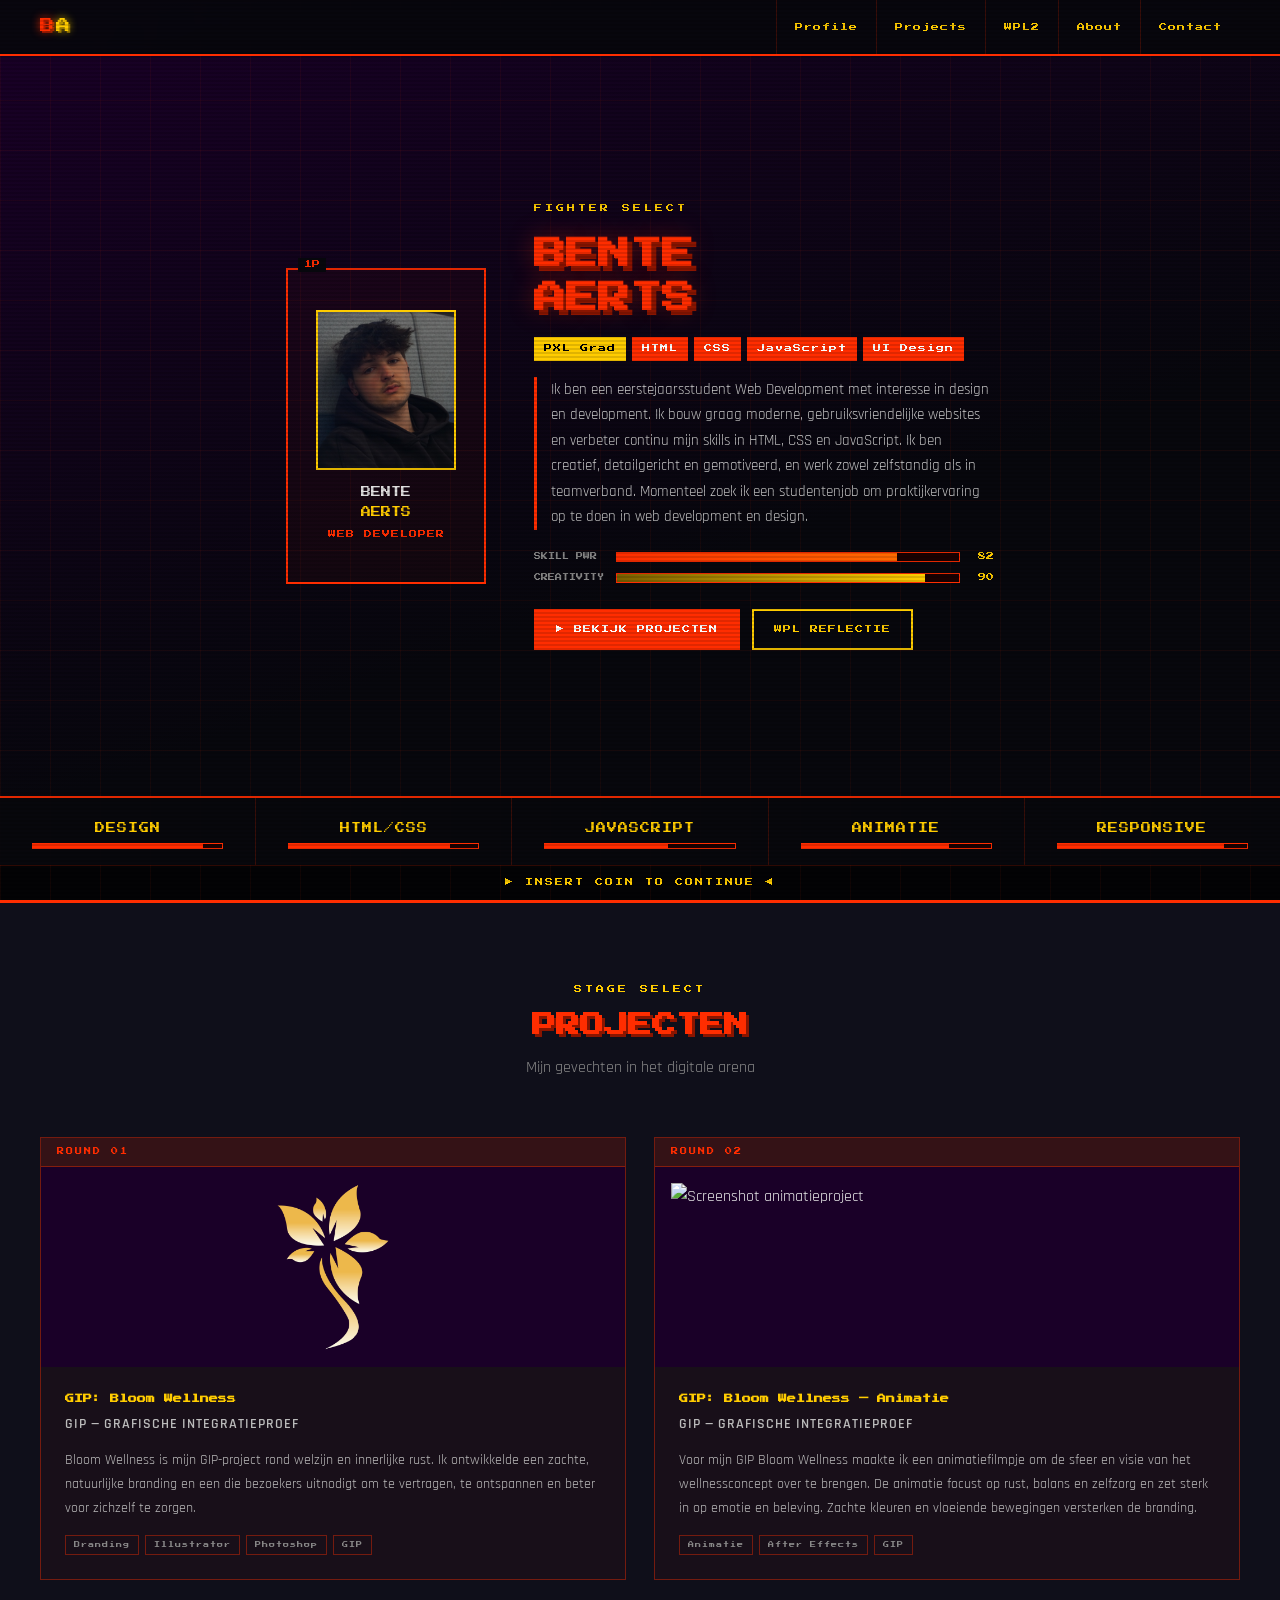
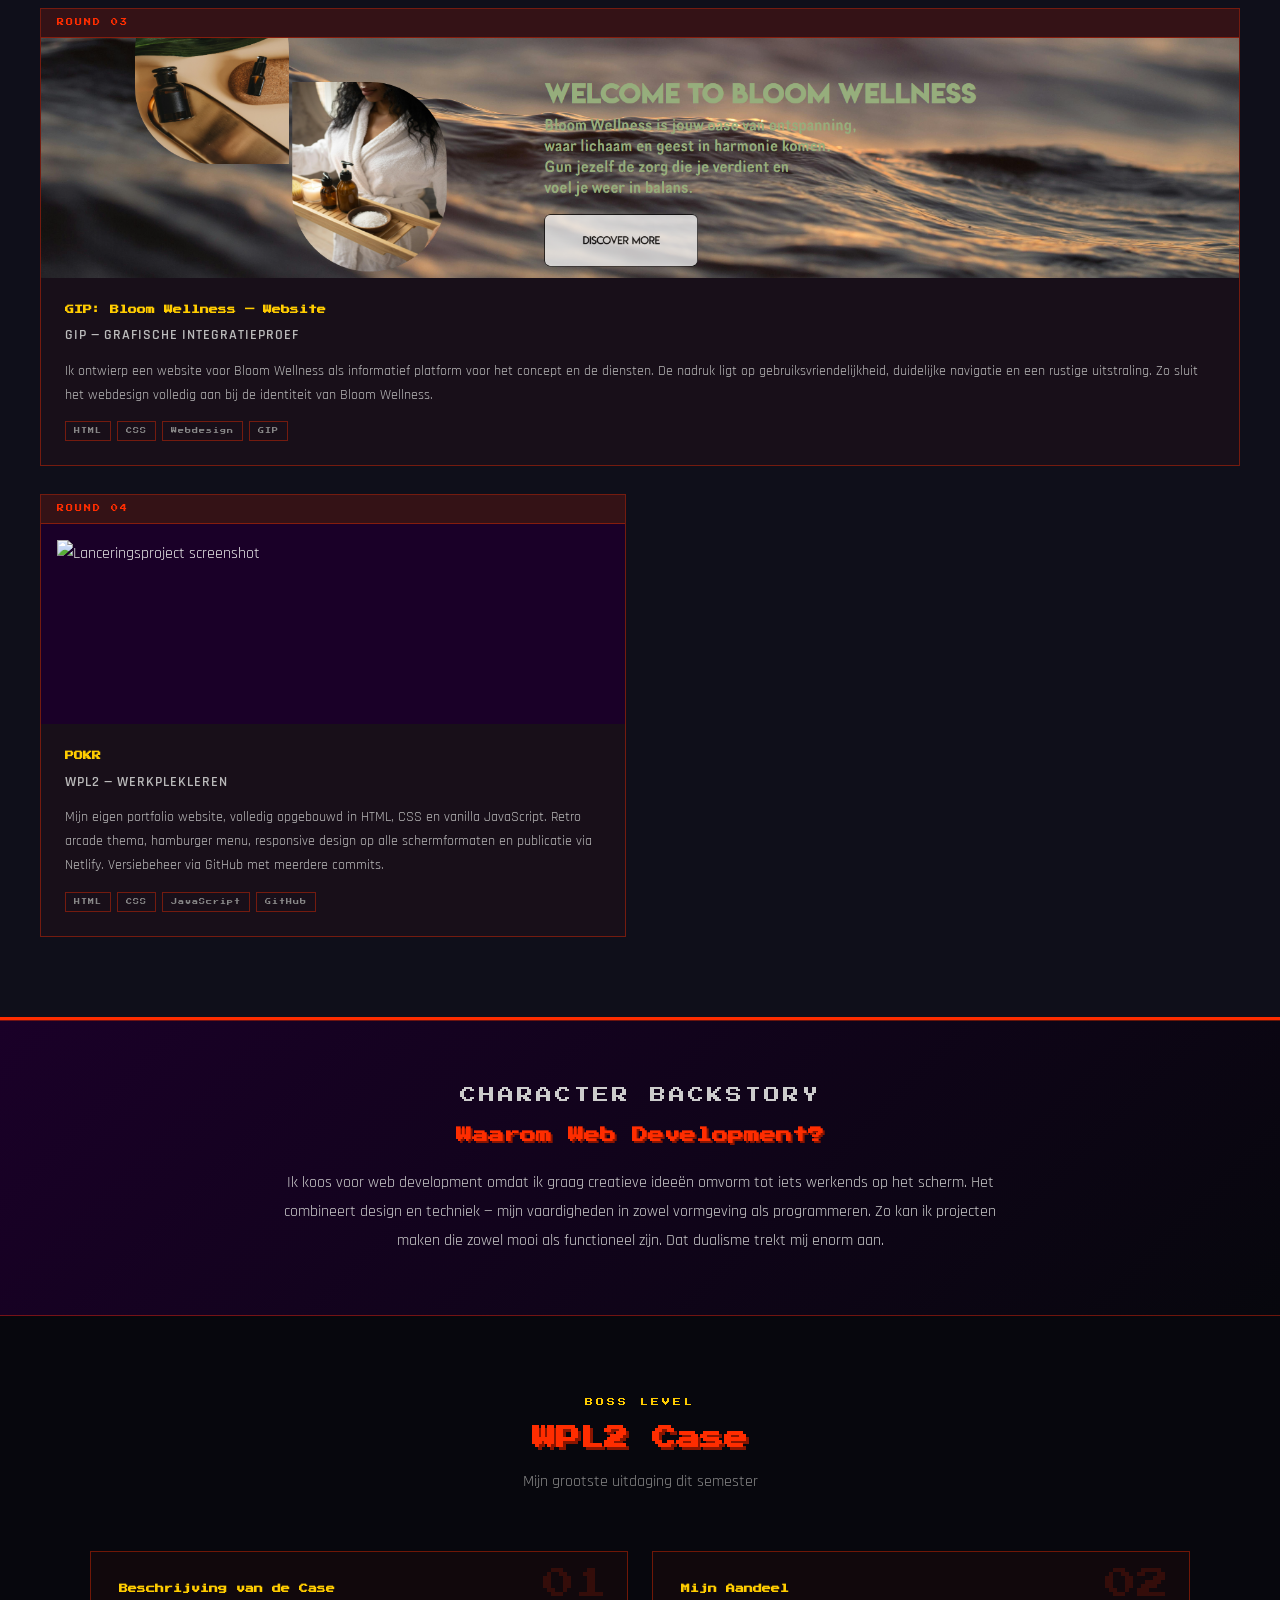
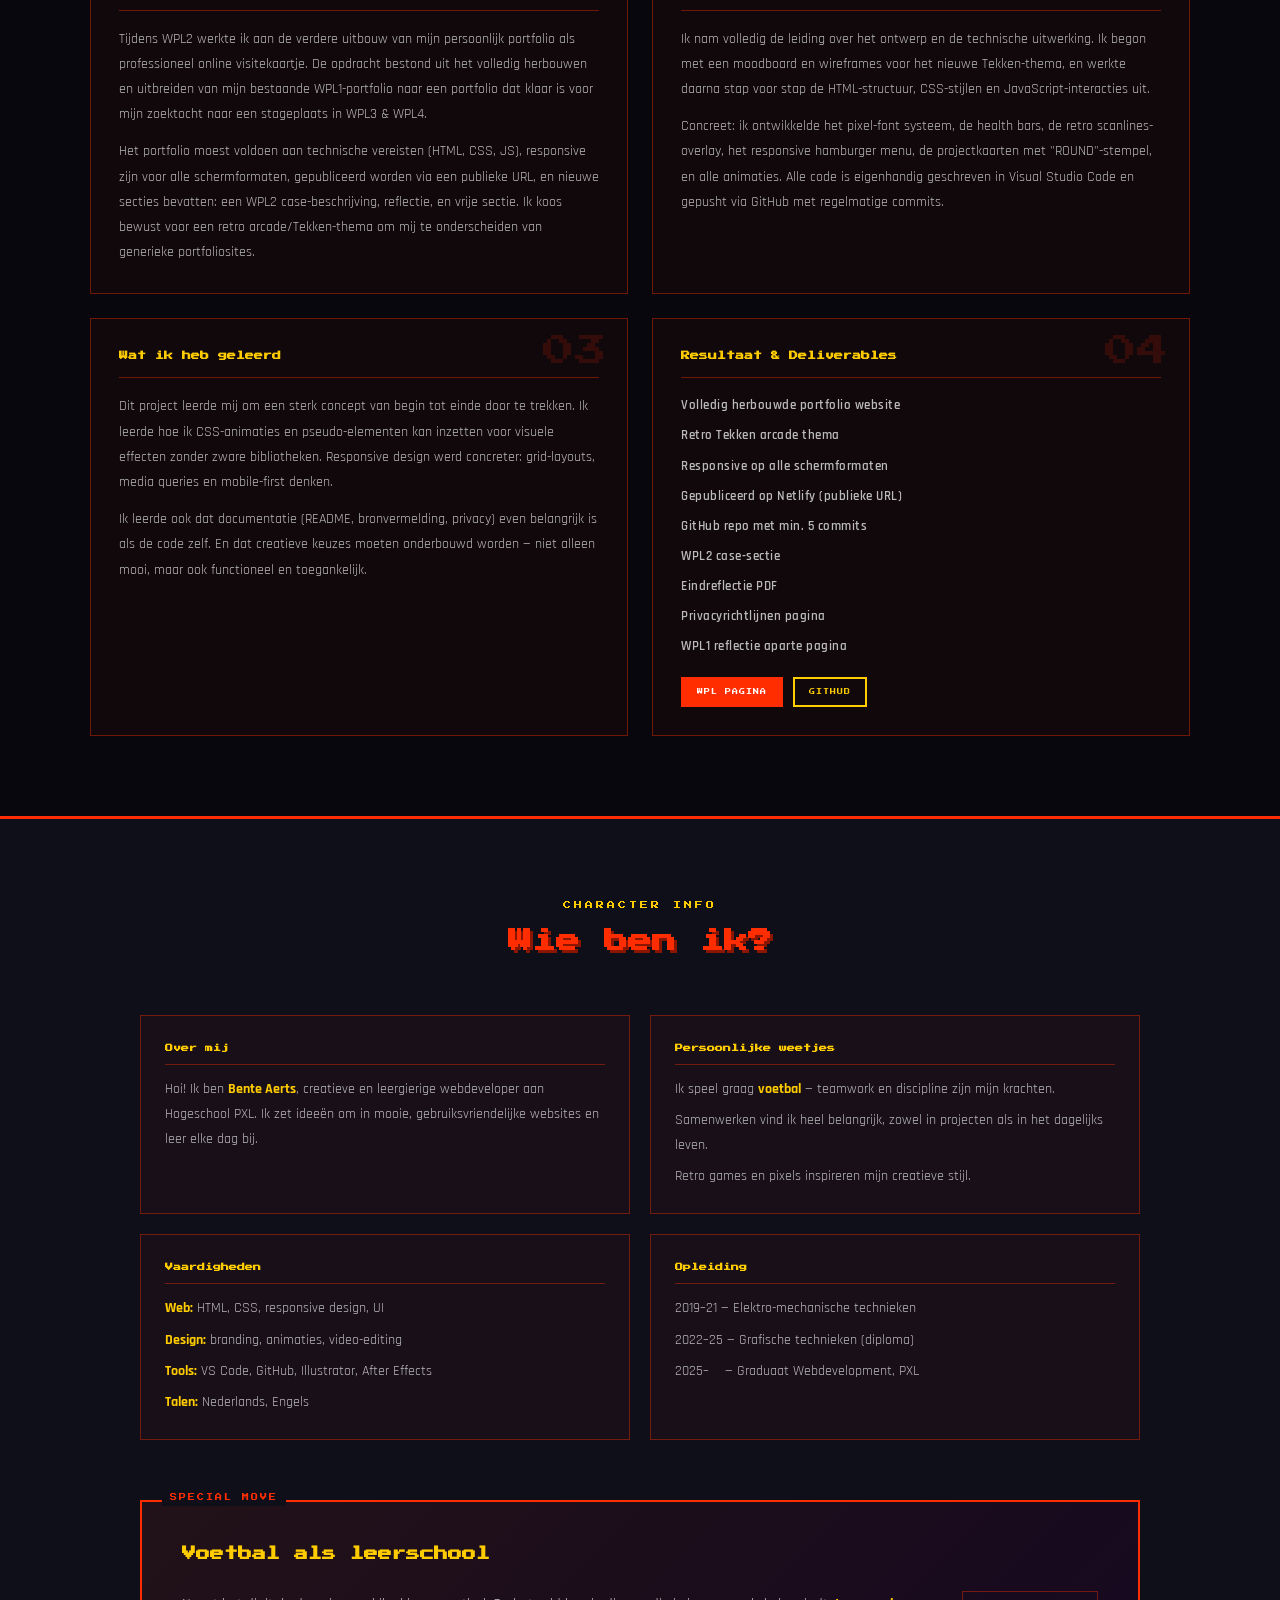
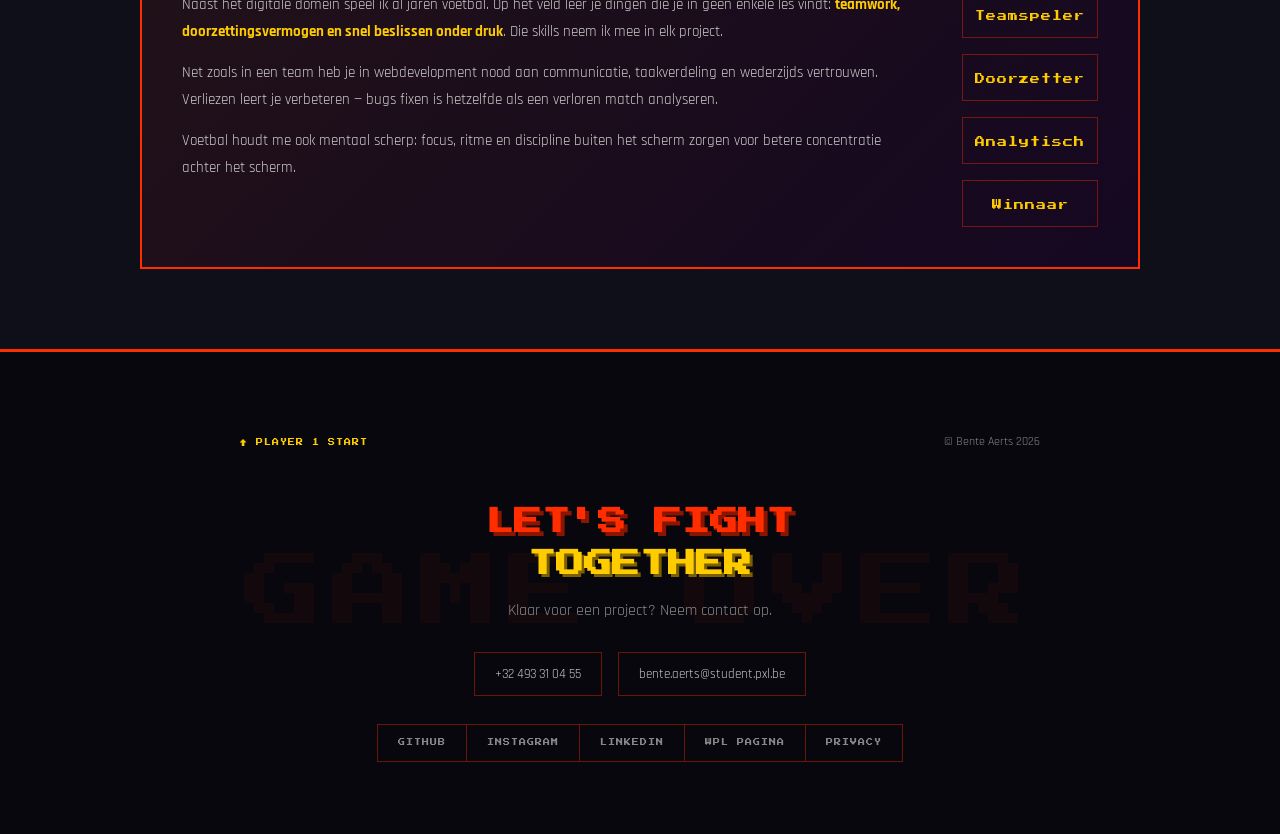
==== index.html @ 79f718b0 "first commit wpl 2" ====
﻿<!DOCTYPE html>
<html lang="nl">
<head>
    <meta charset="UTF-8">
    <meta name="viewport" content="width=device-width, initial-scale=1.0">
    <title>Bente Aerts — Portfolio</title>
    <link rel="preconnect" href="https://fonts.googleapis.com">
    <link href="https://fonts.googleapis.com/css2?family=Press+Start+2P&family=Rajdhani:wght@400;600;700&display=swap" rel="stylesheet">
    <link rel="stylesheet" href="index.css">
    <script src="index.js" defer></script>

</head>
<body>

<div class="scanlines" aria-hidden="true"></div>

<button class="hamburger" aria-label="Menu openen" aria-expanded="false">
    <span></span><span></span><span></span>
</button>

<nav id="main-nav" role="navigation" aria-label="Hoofdnavigatie">
    <div class="nav-logo">B<span>A</span></div>
    <ul>
        <li><a href="#hero">Profile</a></li>
        <li><a href="#projects">Projects</a></li>
        <li><a href="#wpl2">WPL2</a></li>
        <li><a href="#about">About</a></li>
        <li><a href="#contact">Contact</a></li>
    </ul>
</nav>

<header id="hero">
    <div class="hero-grid" aria-hidden="true"></div>
    <div class="hero-inner">
        <div class="player-card">
            <div class="player-card-label">1P</div>
            <div class="player-avatar">
                <img src="assets/main.JPG" alt="Foto van Bente Aerts">
            </div>
            <div class="player-name">BENTE<br><span>AERTS</span></div>
            <div class="player-class">WEB DEVELOPER</div>
        </div>

        <div class="hero-text">
            <p class="hero-eyebrow">FIGHTER SELECT</p>
            <h1 class="hero-title">BENTE<br>AERTS</h1>
            <div class="hero-badges">
                <span class="badge gold">PXL Grad</span>
                <span class="badge">HTML</span>
                <span class="badge">CSS</span>
                <span class="badge">JavaScript</span>
                <span class="badge">UI Design</span>
            </div>
            <p class="hero-bio">
                Ik ben een eerstejaarsstudent Web Development met interesse in design en development. Ik bouw graag moderne, gebruiksvriendelijke websites en verbeter continu mijn skills in HTML, CSS en JavaScript.
                Ik ben creatief, detailgericht en gemotiveerd, en werk zowel zelfstandig als in teamverband.
                Momenteel zoek ik een studentenjob om praktijkervaring op te doen in web development en design.
            </p>
            <div class="healthbar-group">
                <div class="hb-row">
                    <span class="hb-label">SKILL PWR</span>
                    <div class="healthbar"><div class="hb-fill w-82"></div></div>
                    <span class="hb-val">82</span>
                </div>
                <div class="hb-row">
                    <span class="hb-label">CREATIVITY</span>
                    <div class="healthbar"><div class="hb-fill gold w-90"></div></div>
                    <span class="hb-val">90</span>
                </div>
            </div>
            <div class="hero-cta">
                <a href="#projects" class="btn-arcade">▶ BEKIJK PROJECTEN</a>
                <a href="./portfolio/index.html" class="btn-arcade outline">WPL REFLECTIE</a>
            </div>
        </div>

        
    </div>

    <div class="stats-bar">
        <div class="stat-item">
            <span class="stat-icon"></span>
            <span class="stat-label">DESIGN</span>
            <div class="stat-bar"><div class="stat-fill w-90"></div></div>
        </div>
        <div class="stat-item">
            <span class="stat-icon"></span>
            <span class="stat-label">HTML/CSS</span>
            <div class="stat-bar"><div class="stat-fill w-85"></div></div>
        </div>
        <div class="stat-item">
            <span class="stat-icon"></span>
            <span class="stat-label">JAVASCRIPT</span>
            <div class="stat-bar"><div class="stat-fill w-65"></div></div>
        </div>
        <div class="stat-item">
            <span class="stat-icon"></span>
            <span class="stat-label">ANIMATIE</span>
            <div class="stat-bar"><div class="stat-fill w-78"></div></div>
        </div>
        <div class="stat-item">
            <span class="stat-icon"></span>
            <span class="stat-label">RESPONSIVE</span>
            <div class="stat-bar"><div class="stat-fill w-88"></div></div>
        </div>
    </div>

    <div class="insert-coin" aria-hidden="true">
        <p>▶ INSERT COIN TO CONTINUE ◀</p>
    </div>
</header>

<section id="projects" aria-labelledby="projects-title">
    <div class="section-header">
        <p class="section-eyebrow">STAGE SELECT</p>
        <h2 id="projects-title" class="section-title">PROJECTEN</h2>
        <p class="section-sub">Mijn gevechten in het digitale arena</p>
    </div>

    <div class="project-grid">

        <article class="project-card" data-round="01">
            <div class="project-round">ROUND 01</div>
            <div class="project-img">
                <img src="assets/logo2.png" alt="Bloom Wellness logo">
            </div>
            <div class="project-info">
                <h3>GIP: Bloom Wellness</h3>
                <p class="project-meta">GIP — Grafische Integratieproef</p>
                <p>
                    Bloom Wellness is mijn GIP-project rond welzijn en innerlijke rust. 
                    Ik ontwikkelde een zachte, natuurlijke branding en een die bezoekers 
                    uitnodigt om te vertragen, te ontspannen en beter voor zichzelf te 
                    zorgen.
                </p>
                <div class="project-tags">
                    <span>Branding</span><span>Illustrator</span><span>Photoshop</span><span>GIP</span>
                </div>
            </div>
        </article>

        <article class="project-card" data-round="02">
            <div class="project-round">ROUND 02</div>
            <div class="project-img">
                <img src="assets/animatie.png" alt="Screenshot animatieproject">
            </div>
            <div class="project-info">
                <h3>GIP: Bloom Wellness — Animatie</h3>
                <p class="project-meta">GIP — Grafische Integratieproef</p>
                <p>
                   Voor mijn GIP Bloom Wellness maakte ik een animatiefilmpje om de 
                   sfeer en visie van het wellnessconcept over te brengen. 
                   De animatie focust op rust, balans en zelfzorg en zet 
                   sterk in op emotie en beleving. Zachte kleuren en vloeiende 
                   bewegingen versterken de branding.
                </p>
                <div class="project-tags">
                    <span>Animatie</span><span>After Effects</span><span>GIP</span>
                </div>
            </div>
        </article>

        <article class="project-card wide" data-round="03">
            <div class="project-round">ROUND 03</div>
            <div class="project-img">
                <img src="assets/website.png" alt="Screenshot Bloom Wellness website">
            </div>
            <div class="project-info">
                <h3>GIP: Bloom Wellness — Website</h3>
                <p class="project-meta">GIP — Grafische Integratieproef</p>
                <p>
                    Ik ontwierp een website voor Bloom Wellness als informatief 
                    platform voor het concept en de diensten. De nadruk ligt op 
                    gebruiksvriendelijkheid, duidelijke navigatie en een rustige 
                    uitstraling. Zo sluit het webdesign volledig aan bij de 
                    identiteit van Bloom Wellness.
                </p>
                <div class="project-tags">
                    <span>HTML</span><span>CSS</span><span>Webdesign</span><span>GIP</span>
                </div>
            </div>
        </article>

        <article class="project-card" data-round="04">
            <div class="project-round">ROUND 04</div>
            <div class="project-img lancer">
                <img src="assets/" alt="Lanceringsproject screenshot">
            </div>
            <div class="project-info">
                <h3>POKR</h3>
                <p class="project-meta">WPL2 — Werkplekleren</p>
                <p>
                    Mijn eigen portfolio website, volledig opgebouwd in HTML, CSS en vanilla JavaScript.
                    Retro arcade thema, hamburger menu, responsive design op alle schermformaten en publicatie via Netlify.
                    Versiebeheer via GitHub met meerdere commits.
                </p>
                <div class="project-tags">
                    <span>HTML</span><span>CSS</span><span>JavaScript</span><span>GitHub</span>
                </div>
            </div>
        </article>

    </div>
</section>

<div class="why-section" aria-label="Waarom web development">
    <div class="why-inner">
        <p class="why-eyebrow">CHARACTER BACKSTORY</p>
        <h2>Waarom Web Development?</h2>
        <p>
            Ik koos voor web development omdat ik graag creatieve ideeën omvorm tot iets werkends op het scherm.
            Het combineert design en techniek — mijn vaardigheden in zowel vormgeving als programmeren.
            Zo kan ik projecten maken die zowel mooi als functioneel zijn. Dat dualisme trekt mij enorm aan.
        </p>
    </div>
</div>

<section id="wpl2" aria-labelledby="wpl2-title">
    <div class="section-header light">
        <p class="section-eyebrow">BOSS LEVEL</p>
        <h2 id="wpl2-title" class="section-title">WPL2 Case</h2>
        <p class="section-sub">Mijn grootste uitdaging dit semester</p>
    </div>

    <div class="wpl2-grid">

        <div class="wpl2-card">
            <div class="wpl2-card-num">01</div>
            <h3>Beschrijving van de Case</h3>
            <p>
                Tijdens WPL2 werkte ik aan de verdere uitbouw van mijn persoonlijk portfolio als professioneel 
                online visitekaartje. De opdracht bestond uit het volledig herbouwen en uitbreiden van mijn bestaande 
                WPL1-portfolio naar een portfolio dat klaar is voor mijn zoektocht naar een stageplaats in WPL3 &amp; WPL4.
            </p>
            <p>
                Het portfolio moest voldoen aan technische vereisten (HTML, CSS, JS), responsive zijn voor alle schermformaten, 
                gepubliceerd worden via een publieke URL, en nieuwe secties bevatten: een WPL2 case-beschrijving, 
                reflectie, en vrije sectie. Ik koos bewust voor een retro arcade/Tekken-thema om mij te onderscheiden 
                van generieke portfoliosites.
            </p>
        </div>

        <div class="wpl2-card">
            <div class="wpl2-card-num">02</div>
            <h3>Mijn Aandeel</h3>
            <p>
                Ik nam volledig de leiding over het ontwerp en de technische uitwerking. Ik begon met een moodboard 
                en wireframes voor het nieuwe Tekken-thema, en werkte daarna stap voor stap de HTML-structuur, CSS-stijlen 
                en JavaScript-interacties uit.
            </p>
            <p>
                Concreet: ik ontwikkelde het pixel-font systeem, de health bars, de retro scanlines-overlay, 
                het responsive hamburger menu, de projectkaarten met "ROUND"-stempel, en alle animaties.
                Alle code is eigenhandig geschreven in Visual Studio Code en gepusht via GitHub met regelmatige commits.
            </p>
        </div>

        <div class="wpl2-card">
            <div class="wpl2-card-num">03</div>
            <h3>Wat ik heb geleerd</h3>
            <p>
                Dit project leerde mij om een sterk concept van begin tot einde door te trekken. 
                Ik leerde hoe ik CSS-animaties en pseudo-elementen kan inzetten voor visuele effecten 
                zonder zware bibliotheken. Responsive design werd concreter: grid-layouts, media queries 
                en mobile-first denken.
            </p>
            <p>
                Ik leerde ook dat documentatie (README, bronvermelding, privacy) even belangrijk is als de code zelf.
                En dat creatieve keuzes moeten onderbouwd worden — niet alleen mooi, maar ook functioneel en toegankelijk.
            </p>
        </div>

        <div class="wpl2-card deliverables">
            <div class="wpl2-card-num">04</div>
            <h3>Resultaat &amp; Deliverables</h3>
            <ul class="deliverable-list">
                <li>Volledig herbouwde portfolio website</li>
                <li>Retro Tekken arcade thema</li>
                <li>Responsive op alle schermformaten</li>
                <li>Gepubliceerd op Netlify (publieke URL)</li>
                <li>GitHub repo met min. 5 commits</li>
                <li>WPL2 case-sectie</li>
                <li>Eindreflectie PDF</li>
                <li>Privacyrichtlijnen pagina</li>
                <li>WPL1 reflectie aparte pagina</li>
            </ul>
            <div class="deliverable-links">
                <a href="./portfolio/index.html" class="btn-arcade small">WPL PAGINA</a>
                <a href="https://github.com/BenteAertsPXL" class="btn-arcade small outline" target="_blank">GITHUB</a>
            </div>
        </div>

    </div>
</section>

<section id="about" aria-labelledby="about-title">
    <div class="section-header">
        <p class="section-eyebrow">CHARACTER INFO</p>
        <h2 id="about-title" class="section-title">Wie ben ik?</h2>
    </div>

    <div class="about-grid">
        <div class="about-card">
            <h3>Over mij</h3>
            <p>
                Hoi! Ik ben <strong>Bente Aerts</strong>, creatieve en leergierige webdeveloper aan Hogeschool PXL.
                Ik zet ideeën om in mooie, gebruiksvriendelijke websites en leer elke dag bij.
            </p>
        </div>

        <div class="about-card">
            <h3>Persoonlijke weetjes</h3>
            <ul>
                <li>Ik speel graag <strong>voetbal</strong> — teamwork en discipline zijn mijn krachten.</li>
                <li>Samenwerken vind ik heel belangrijk, zowel in projecten als in het dagelijks leven.</li>
                <li>Retro games en pixels inspireren mijn creatieve stijl.</li>
            </ul>
        </div>

        <div class="about-card">
            <h3>Vaardigheden</h3>
            <ul>
                <li><strong>Web:</strong> HTML, CSS, responsive design, UI</li>
                <li><strong>Design:</strong> branding, animaties, video-editing</li>
                <li><strong>Tools:</strong> VS Code, GitHub, Illustrator, After Effects</li>
                <li><strong>Talen:</strong> Nederlands, Engels</li>
            </ul>
        </div>

        <div class="about-card">
            <h3>Opleiding</h3>
            <ul>
                <li>2019–21 — Elektro-mechanische technieken</li>
                <li>2022–25 — Grafische technieken (diploma)</li>
                <li>2025– &nbsp;&nbsp; — Graduaat Webdevelopment, PXL</li>
            </ul>
        </div>
    </div>

    <div class="free-section" aria-label="Vrije sectie — Voetbal">
        <div class="free-section-label">SPECIAL MOVE</div>
        <h2>Voetbal als leerschool</h2>
        <div class="free-inner">
            <div class="free-text">
                <p>
                    Naast het digitale domein speel ik al jaren voetbal. Op het veld leer je dingen die je
                    in geen enkele les vindt: <strong>teamwork, doorzettingsvermogen en snel beslissen onder druk</strong>.
                    Die skills neem ik mee in elk project.
                </p>
                <p>
                    Net zoals in een team heb je in webdevelopment nood aan communicatie, taakverdeling en wederzijds vertrouwen.
                    Verliezen leert je verbeteren — bugs fixen is hetzelfde als een verloren match analyseren.
                </p>
                <p>
                    Voetbal houdt me ook mentaal scherp: focus, ritme en discipline buiten het scherm zorgen voor
                    betere concentratie achter het scherm.
                </p>
            </div>
            <div class="free-stats">
                <div class="free-stat">
                    <span class="free-stat-num"></span>
                    <span>Teamspeler</span>
                </div>
                <div class="free-stat">
                    <span class="free-stat-num"></span>
                    <span>Doorzetter</span>
                </div>
                <div class="free-stat">
                    <span class="free-stat-num"></span>
                    <span>Analytisch</span>
                </div>
                <div class="free-stat">
                    <span class="free-stat-num"></span>
                    <span>Winnaar</span>
                </div>
            </div>
        </div>
    </div>
</section>

<footer id="contact">
    <div class="footer-bg-text" aria-hidden="true">GAME OVER</div>
    <div class="footer-inner">
        <div class="footer-top">
            <a href="#hero" class="back-to-top">↑ PLAYER 1 START</a>
            <span class="copyright">© Bente Aerts 2026</span>
        </div>

        <h2 class="footer-cta">LET'S FIGHT<br><span>TOGETHER</span></h2>
        <p class="footer-sub">Klaar voor een project? Neem contact op.</p>

        <div class="footer-contact">
            <a href="tel:+32493310455" class="contact-pill">+32 493 31 04 55</a>
            <a href="mailto:bente.aerts@student.pxl.be" class="contact-pill">bente.aerts@student.pxl.be</a>
        </div>

        <div class="social-links">
            <a href="https://github.com/BenteAertsPXL" target="_blank" rel="noopener">GITHUB</a>
            <a href="https://www.instagram.com/bendb_og/" target="_blank" rel="noopener">INSTAGRAM</a>
            <a href="https://www.linkedin.com/in/benteaerts/" target="_blank" rel="noopener">LINKEDIN</a>
            <a href="./portfolio/index.html">WPL PAGINA</a>
            <a href="./privacy/index.html">PRIVACY</a>
        </div>

    </div>
</footer>

</body>
</html>
---- index.css ----
*, *::before, *::after {
    margin: 0;
    padding: 0;
    box-sizing: border-box;
}

:root {
    --red: #ff2d00;
    --red-dark: #8a1500;
    --red-glow: rgba(255, 45, 0, 0.35);
    --yellow: #ffcc00;
    --yellow-dark: #7a6000;
    --bg: #07070d;
    --bg2: #0f0f1a;
    --bg3: #1a0028;
    --border: rgba(255, 45, 0, 0.4);
    --text: #e8e8e8;
    --text-muted: #888;
    --font-pixel: 'Press Start 2P', monospace;
    --font-body: 'Rajdhani', sans-serif;
}

html {
    scroll-behavior: smooth;
}

body {
    background-color: var(--bg);
    color: var(--text);
    font-family: var(--font-body);
    font-size: 16px;
    line-height: 1.7;
    overflow-x: hidden;
}

img {
    max-width: 100%;
    display: block;
}

a {
    color: inherit;
    text-decoration: none;
}

.scanlines {
    position: fixed;
    inset: 0;
    background: repeating-linear-gradient(
        0deg, transparent, transparent 2px,
        rgba(0, 0, 0, 0.12) 2px, rgba(0, 0, 0, 0.12) 4px
    );
    pointer-events: none;
    z-index: 9999;
}

nav {
    position: fixed;
    top: 0;
    left: 0;
    right: 0;
    z-index: 1000;
    display: flex;
    align-items: center;
    justify-content: space-between;
    padding: 0 40px;
    height: 56px;
    background: rgba(7, 7, 13, 0.92);
    backdrop-filter: blur(8px);
    border-bottom: 2px solid var(--red);
}

.nav-logo {
    font-family: var(--font-pixel);
    font-size: 14px;
    color: var(--red);
    text-shadow: 0 0 8px var(--red), 2px 2px 0 var(--red-dark);
    letter-spacing: 2px;
}

.nav-logo span {
    color: var(--yellow);
    text-shadow: 0 0 8px var(--yellow), 2px 2px 0 var(--yellow-dark);
}

nav ul {
    list-style: none;
    display: flex;
    gap: 0;
}

nav ul li a {
    display: block;
    font-family: var(--font-pixel);
    font-size: 8px;
    color: var(--yellow);
    padding: 0 18px;
    height: 56px;
    line-height: 56px;
    letter-spacing: 1px;
    border-left: 1px solid rgba(255, 45, 0, 0.2);
    transition: background 0.1s, color 0.1s;
}

nav ul li a:hover {
    background: var(--red);
    color: #fff;
}

.hamburger {
    display: none;
    position: fixed;
    top: 14px;
    right: 20px;
    z-index: 1100;
    flex-direction: column;
    gap: 5px;
    cursor: pointer;
    background: none;
    border: none;
    padding: 4px;
}

.hamburger span {
    width: 28px;
    height: 3px;
    background: var(--yellow);
    border-radius: 2px;
    transition: 0.3s;
    display: block;
}

.hamburger.open span:nth-child(1) { transform: translateY(8px) rotate(45deg); }
.hamburger.open span:nth-child(2) { opacity: 0; }
.hamburger.open span:nth-child(3) { transform: translateY(-8px) rotate(-45deg); }

header {
    min-height: 100vh;
    display: flex;
    flex-direction: column;
    justify-content: center;
    background: linear-gradient(160deg, var(--bg3) 0%, var(--bg) 60%);
    padding-top: 56px;
    position: relative;
    overflow: hidden;
}

.hero-grid {
    position: absolute;
    inset: 0;
    background-image:
        linear-gradient(rgba(255,45,0,0.06) 1px, transparent 1px),
        linear-gradient(90deg, rgba(255,45,0,0.06) 1px, transparent 1px);
    background-size: 50px 50px;
}

.hero-inner {
    display: flex;
    align-items: center;
    justify-content: center;
    gap: 48px;
    padding: 48px 60px;
    position: relative;
    z-index: 2;
    flex: 1;
}

.player-card {
    flex-shrink: 0;
    border: 2px solid var(--red);
    background: rgba(255, 45, 0, 0.04);
    padding: 40px 16px;
    min-width: 200px;
    text-align: center;
    position: relative;
}

.player-card-label {
    font-family: var(--font-pixel);
    font-size: 8px;
    color: var(--red);
    position: absolute;
    top: -12px;
    left: 10px;
    background: var(--bg);
    padding: 0 6px;
}

.player-card-label.right {
    left: auto;
    right: 10px;
}

.player-avatar {
    width: 140px;
    height: 160px;
    border: 2px solid var(--yellow);
    overflow: hidden;
    margin: 0 auto 12px;
    background: var(--bg2);
}

.player-avatar img {
    width: 100%;
    height: 100%;
    object-fit: cover;
}

.code-avatar {
    width: 130px;
    height: 130px;
    display: flex;
    align-items: center;
    justify-content: center;
    font-family: var(--font-pixel);
    font-size: 22px;
    color: var(--red);
    text-shadow: 0 0 12px var(--red);
    background: linear-gradient(160deg, var(--bg3), var(--bg));
}

.player-card.enemy .player-avatar {
    border-color: var(--red);
}

.player-name {
    font-family: var(--font-pixel);
    font-size: 10px;
    line-height: 2;
    color: #ddd;
}

.player-name span {
    color: var(--yellow);
}

.player-class {
    font-family: var(--font-pixel);
    font-size: 8px;
    color: var(--red);
    margin-top: 6px;
    letter-spacing: 1px;
}

.vs-badge {
    font-family: var(--font-pixel);
    font-size: 28px;
    color: var(--yellow);
    text-shadow: 0 0 16px var(--yellow), 4px 4px 0 var(--yellow-dark);
    flex-shrink: 0;
}

.hero-text {
    max-width: 460px;
    position: relative;
    z-index: 2;
}

.hero-eyebrow {
    font-family: var(--font-pixel);
    font-size: 8px;
    color: var(--yellow);
    letter-spacing: 3px;
    margin-bottom: 16px;
}

.hero-title {
    font-family: var(--font-pixel);
    font-size: 32px;
    color: var(--red);
    text-shadow: 5px 5px 0 var(--red-dark), 0 0 24px var(--red-glow);
    line-height: 1.4;
    margin-bottom: 16px;
}

.hero-badges {
    display: flex;
    flex-wrap: wrap;
    gap: 6px;
    margin-bottom: 16px;
}

.badge {
    font-family: var(--font-pixel);
    font-size: 8px;
    padding: 5px 10px;
    background: var(--red);
    color: #fff;
    letter-spacing: 1px;
}

.badge.gold {
    background: var(--yellow);
    color: #000;
}

.hero-bio {
    font-size: 15px;
    color: #ccc;
    line-height: 1.7;
    border-left: 3px solid var(--red);
    padding-left: 14px;
    margin-bottom: 20px;
}

.healthbar-group {
    display: flex;
    flex-direction: column;
    gap: 8px;
    margin-bottom: 24px;
}

.hb-row {
    display: flex;
    align-items: center;
    gap: 10px;
}

.hb-label {
    font-family: var(--font-pixel);
    font-size: 7px;
    color: var(--text-muted);
    min-width: 72px;
}

.healthbar {
    flex: 1;
    height: 10px;
    background: #1a0000;
    border: 1px solid var(--red);
}

.hb-fill {
    height: 100%;
    background: linear-gradient(90deg, var(--red), #ff6a00);
    transition: width 1.2s ease;
}

.hb-fill.gold {
    background: linear-gradient(90deg, var(--yellow-dark), var(--yellow));
}

.hb-fill.w-82 { width: 82%; }
.hb-fill.w-90 { width: 90%; }

.stat-bar .stat-fill {
    height: 100%;
    background: var(--red);
}

.stat-bar .stat-fill.w-90 { width: 90%; }
.stat-bar .stat-fill.w-85 { width: 85%; }
.stat-bar .stat-fill.w-65 { width: 65%; }
.stat-bar .stat-fill.w-78 { width: 78%; }
.stat-bar .stat-fill.w-88 { width: 88%; }

.hb-val {
    font-family: var(--font-pixel);
    font-size: 8px;
    color: var(--yellow);
    min-width: 24px;
    text-align: right;
}

.hero-cta {
    display: flex;
    gap: 12px;
    flex-wrap: wrap;
}

.btn-arcade {
    display: inline-block;
    font-family: var(--font-pixel);
    font-size: 8px;
    padding: 12px 20px;
    background: var(--red);
    color: #fff;
    letter-spacing: 1px;
    border: 2px solid var(--red);
    transition: background 0.15s, color 0.15s, transform 0.1s;
    cursor: pointer;
}

.btn-arcade:hover {
    background: #fff;
    color: var(--red);
    transform: translateY(-2px);
}

.btn-arcade.outline {
    background: transparent;
    color: var(--yellow);
    border-color: var(--yellow);
}

.btn-arcade.outline:hover {
    background: var(--yellow);
    color: #000;
}

.btn-arcade.small {
    font-size: 6px;
    padding: 8px 14px;
}

.stats-bar {
    display: flex;
    border-top: 2px solid var(--red);
    background: rgba(7, 7, 13, 0.9);
    position: relative;
    z-index: 2;
}

.stat-item {
    flex: 1;
    display: flex;
    flex-direction: column;
    align-items: center;
    padding: 16px 8px;
    border-right: 1px solid rgba(255, 45, 0, 0.2);
    gap: 6px;
}

.stat-item:last-child { border-right: none; }

.stat-icon { font-size: 20px; }

.stat-label {
    font-family: var(--font-pixel);
    font-size: 10px;
    color: var(--yellow);
    letter-spacing: 1px;
}

.stat-bar {
    width: 80%;
    height: 6px;
    background: #1a0000;
    border: 1px solid var(--red);
}

.stat-bar div {
    height: 100%;
    background: var(--red);
}

.insert-coin {
    text-align: center;
    padding: 10px;
    background: rgba(0, 0, 0, 0.6);
    border-top: 1px solid rgba(255, 45, 0, 0.2);
}

.insert-coin p {
    font-family: var(--font-pixel);
    font-size: 8px;
    color: var(--yellow);
    letter-spacing: 2px;
    animation: blink 1s step-end infinite;
}

@keyframes blink {
    0%, 100% { opacity: 1; }
    50% { opacity: 0; }
}

section {
    padding: 80px 40px;
}

.section-header {
    text-align: center;
    margin-bottom: 56px;
}

.section-header.light {
    color: var(--text);
}

.section-eyebrow {
    font-family: var(--font-pixel);
    font-size: 8px;
    color: var(--yellow);
    letter-spacing: 3px;
    margin-bottom: 12px;
}

.section-title {
    font-family: var(--font-pixel);
    font-size: 24px;
    color: var(--red);
    text-shadow: 3px 3px 0 var(--red-dark);
    line-height: 1.4;
    margin-bottom: 12px;
}

.section-sub {
    font-size: 16px;
    color: var(--text-muted);
}

#projects {
    background: var(--bg2);
    border-top: 3px solid var(--red);
    border-bottom: 3px solid var(--red);
}

.project-grid {
    display: grid;
    grid-template-columns: repeat(2, 1fr);
    gap: 28px;
    max-width: 1200px;
    margin: 0 auto;
}

.project-card {
    background: rgba(255, 45, 0, 0.04);
    border: 1px solid var(--border);
    padding: 0;
    overflow: hidden;
    position: relative;
    transition: border-color 0.2s, transform 0.2s;
}

.project-card:hover {
    border-color: var(--red);
    transform: translateY(-4px);
}

.project-card.wide {
    grid-column: 1 / -1;
}

.project-round {
    font-family: var(--font-pixel);
    font-size: 7px;
    color: var(--red);
    background: rgba(255, 45, 0, 0.12);
    border-bottom: 1px solid var(--border);
    padding: 8px 16px;
    letter-spacing: 2px;
}

.project-img {
    height: 200px;
    overflow: hidden;
    background: var(--bg3);
    display: flex;
    align-items: center;
    justify-content: center;
}

.project-img img {
    width: 100%;
    height: 100%;
    object-fit: contain;
    padding: 16px;
}

.project-card.wide .project-img {
    height: 240px;
}

.project-card.wide .project-img img {
    object-fit: cover;
    padding: 0;
}

.project-info {
    padding: 24px;
}

.project-info h3 {
    font-family: var(--font-pixel);
    font-size: 9px;
    color: var(--yellow);
    line-height: 1.8;
    margin-bottom: 6px;
}

.project-meta {
    font-size: 12px;
    color: var(--red);
    font-weight: 600;
    margin-bottom: 12px;
    letter-spacing: 1px;
    text-transform: uppercase;
}

.project-info p {
    font-size: 14px;
    color: #bbb;
    line-height: 1.7;
}

.project-tags {
    display: flex;
    flex-wrap: wrap;
    gap: 6px;
    margin-top: 14px;
}

.project-tags span {
    font-family: var(--font-pixel);
    font-size: 6px;
    padding: 4px 8px;
    border: 1px solid var(--border);
    color: var(--text-muted);
    letter-spacing: 1px;
}

.why-section {
    background: linear-gradient(135deg, var(--bg3), var(--bg));
    border-top: 1px solid var(--border);
    border-bottom: 1px solid var(--border);
    padding: 60px 40px;
}

.why-inner {
    max-width: 720px;
    margin: 0 auto;
    text-align: center;
}

.why-eyebrow {
    font-family: var(--font-pixel);
    font-size: 7px;
    color: var(--yellow);
    letter-spacing: 3px;
    margin-bottom: 12px;
}

.why-section h2 {
    font-family: var(--font-pixel);
    font-size: 16px;
    color: var(--red);
    text-shadow: 2px 2px 0 var(--red-dark);
    margin-bottom: 20px;
}

.why-section p {
    font-size: 16px;
    color: #ccc;
    line-height: 1.8;
}

#wpl2 {
    background: var(--bg);
}

.wpl2-grid {
    display: grid;
    grid-template-columns: repeat(2, 1fr);
    gap: 24px;
    max-width: 1100px;
    margin: 0 auto;
}

.wpl2-card {
    background: rgba(255, 45, 0, 0.04);
    border: 1px solid var(--border);
    padding: 28px;
    position: relative;
}

.wpl2-card-num {
    font-family: var(--font-pixel);
    font-size: 32px;
    color: rgba(255, 45, 0, 0.15);
    position: absolute;
    top: 16px;
    right: 20px;
    line-height: 1;
}

.wpl2-card h3 {
    font-family: var(--font-pixel);
    font-size: 9px;
    color: var(--yellow);
    line-height: 2;
    margin-bottom: 16px;
    border-bottom: 1px solid var(--border);
    padding-bottom: 12px;
}

.wpl2-card p {
    font-size: 14px;
    color: #bbb;
    line-height: 1.8;
    margin-bottom: 12px;
}

.wpl2-card p:last-child { margin-bottom: 0; }

.deliverable-list {
    list-style: none;
    display: flex;
    flex-direction: column;
    gap: 8px;
    margin-bottom: 20px;
}

.deliverable-list li {
    font-size: 13px;
    color: #bbb;
    font-weight: 600;
    letter-spacing: 0.5px;
}

.deliverable-links {
    display: flex;
    gap: 10px;
    flex-wrap: wrap;
}

#about {
    background: var(--bg2);
    border-top: 3px solid var(--red);
}

.about-grid {
    display: grid;
    grid-template-columns: repeat(2, 1fr);
    gap: 20px;
    max-width: 1000px;
    margin: 0 auto 60px;
}

.about-card {
    background: rgba(255, 45, 0, 0.04);
    border: 1px solid var(--border);
    padding: 24px;
    transition: border-color 0.2s;
}

.about-card:hover {
    border-color: var(--red);
}

.about-card-icon {
    font-size: 28px;
    margin-bottom: 10px;
}

.about-card h3 {
    font-family: var(--font-pixel);
    font-size: 8px;
    color: var(--yellow);
    line-height: 2;
    margin-bottom: 12px;
    border-bottom: 1px solid var(--border);
    padding-bottom: 8px;
}

.about-card p, .about-card li {
    font-size: 14px;
    color: #bbb;
    line-height: 1.8;
}

.about-card ul {
    list-style: none;
    display: flex;
    flex-direction: column;
    gap: 6px;
}

.about-card strong {
    color: var(--yellow);
    font-weight: 700;
}

.free-section {
    max-width: 1000px;
    margin: 0 auto;
    background: linear-gradient(135deg, rgba(255, 45, 0, 0.08), rgba(26, 0, 40, 0.5));
    border: 2px solid var(--red);
    padding: 40px;
    position: relative;
}

.free-section-label {
    font-family: var(--font-pixel);
    font-size: 7px;
    color: var(--red);
    background: var(--bg2);
    padding: 2px 8px;
    position: absolute;
    top: -12px;
    left: 20px;
    letter-spacing: 2px;
}

.free-section h2 {
    font-family: var(--font-pixel);
    font-size: 14px;
    color: var(--yellow);
    margin-bottom: 24px;
    line-height: 1.8;
}

.free-inner {
    display: grid;
    grid-template-columns: 1fr auto;
    gap: 40px;
    align-items: start;
}

.free-text p {
    font-size: 15px;
    color: #ccc;
    line-height: 1.8;
    margin-bottom: 14px;
}

.free-text strong {
    color: var(--yellow);
}

.free-stats {
    display: flex;
    flex-direction: column;
    gap: 16px;
    min-width: 120px;
}

.free-stat {
    display: flex;
    flex-direction: column;
    align-items: center;
    gap: 4px;
    border: 1px solid var(--border);
    padding: 12px;
    text-align: center;
}

.free-stat-num {
    font-size: 28px;
}

.free-stat span:last-child {
    font-family: var(--font-pixel);
    font-size: 10px;
    color: var(--yellow);
    letter-spacing: 1px;
}

footer {
    background: var(--bg);
    border-top: 3px solid var(--red);
    padding: 80px 40px 40px;
    text-align: center;
    position: relative;
    overflow: hidden;
}

.footer-bg-text {
    position: absolute;
    top: 50%;
    left: 50%;
    transform: translate(-50%, -50%);
    font-family: var(--font-pixel);
    font-size: 80px;
    color: rgba(255, 45, 0, 0.05);
    white-space: nowrap;
    pointer-events: none;
    letter-spacing: 8px;
}

.footer-inner {
    position: relative;
    z-index: 2;
    max-width: 800px;
    margin: 0 auto;
}

.footer-top {
    display: flex;
    justify-content: space-between;
    align-items: center;
    margin-bottom: 48px;
    font-size: 12px;
    color: var(--text-muted);
}

.back-to-top {
    font-family: var(--font-pixel);
    font-size: 7px;
    color: var(--yellow);
    letter-spacing: 1px;
    transition: color 0.2s;
}

.back-to-top:hover { color: var(--red); }

.footer-cta {
    font-family: var(--font-pixel);
    font-size: 28px;
    color: var(--red);
    text-shadow: 4px 4px 0 var(--red-dark);
    line-height: 1.5;
    margin-bottom: 12px;
}

.footer-cta span {
    color: var(--yellow);
    text-shadow: 3px 3px 0 var(--yellow-dark);
}

.footer-sub {
    font-size: 16px;
    color: var(--text-muted);
    margin-bottom: 28px;
}

.footer-contact {
    display: flex;
    justify-content: center;
    gap: 16px;
    flex-wrap: wrap;
    margin-bottom: 28px;
}

.contact-pill {
    font-size: 13px;
    padding: 10px 20px;
    border: 1px solid var(--border);
    color: #ccc;
    transition: border-color 0.2s, color 0.2s;
}

.contact-pill:hover {
    border-color: var(--red);
    color: var(--red);
}

.social-links {
    display: flex;
    justify-content: center;
    gap: 0;
    flex-wrap: wrap;
    margin-bottom: 32px;
    border: 1px solid var(--border);
    display: inline-flex;
}

.social-links a {
    font-family: var(--font-pixel);
    font-size: 7px;
    padding: 12px 20px;
    color: var(--text-muted);
    border-right: 1px solid var(--border);
    letter-spacing: 1px;
    transition: background 0.15s, color 0.15s;
}

.social-links a:last-child { border-right: none; }

.social-links a:hover {
    background: var(--red);
    color: #fff;
}

.footer-bottom {
    font-size: 12px;
    color: rgba(136, 136, 136, 0.6);
    letter-spacing: 0.5px;
}

@media (max-width: 900px) {
    .hero-inner {
        flex-direction: column;
        padding: 32px 24px;
        gap: 24px;
    }

    .vs-badge { display: none; }

    .player-card.enemy { display: none; }

    .hero-title { font-size: 22px; }

    .project-grid { grid-template-columns: 1fr; }
    .project-card.wide { grid-column: auto; }

    .wpl2-grid { grid-template-columns: 1fr; }
    .about-grid { grid-template-columns: 1fr; }

    .free-inner {
        grid-template-columns: 1fr;
    }

    .free-stats {
        flex-direction: row;
        justify-content: center;
    }

    .stats-bar {
        flex-wrap: wrap;
    }

    .stat-item {
        width: 33%;
        flex: none;
    }
}

@media (max-width: 600px) {
    nav { display: none; padding: 20px; }
    nav.open {
        display: flex;
        flex-direction: column;
        height: auto;
        padding-top: 60px;
    }
    nav ul { flex-direction: column; }
    nav ul li a {
        border-left: none;
        border-bottom: 1px solid var(--border);
        height: auto;
        line-height: 1;
        padding: 16px 20px;
    }

    .hamburger { display: flex; }

    .hero-title { font-size: 18px; }
    .footer-cta { font-size: 18px; }
    .footer-bg-text { font-size: 40px; }

    section { padding: 60px 20px; }
    .why-section, footer { padding: 40px 20px; }

    .social-links {
        display: flex;
        flex-direction: column;
        width: 100%;
    }

    .social-links a { border-right: none; border-bottom: 1px solid var(--border); }
}
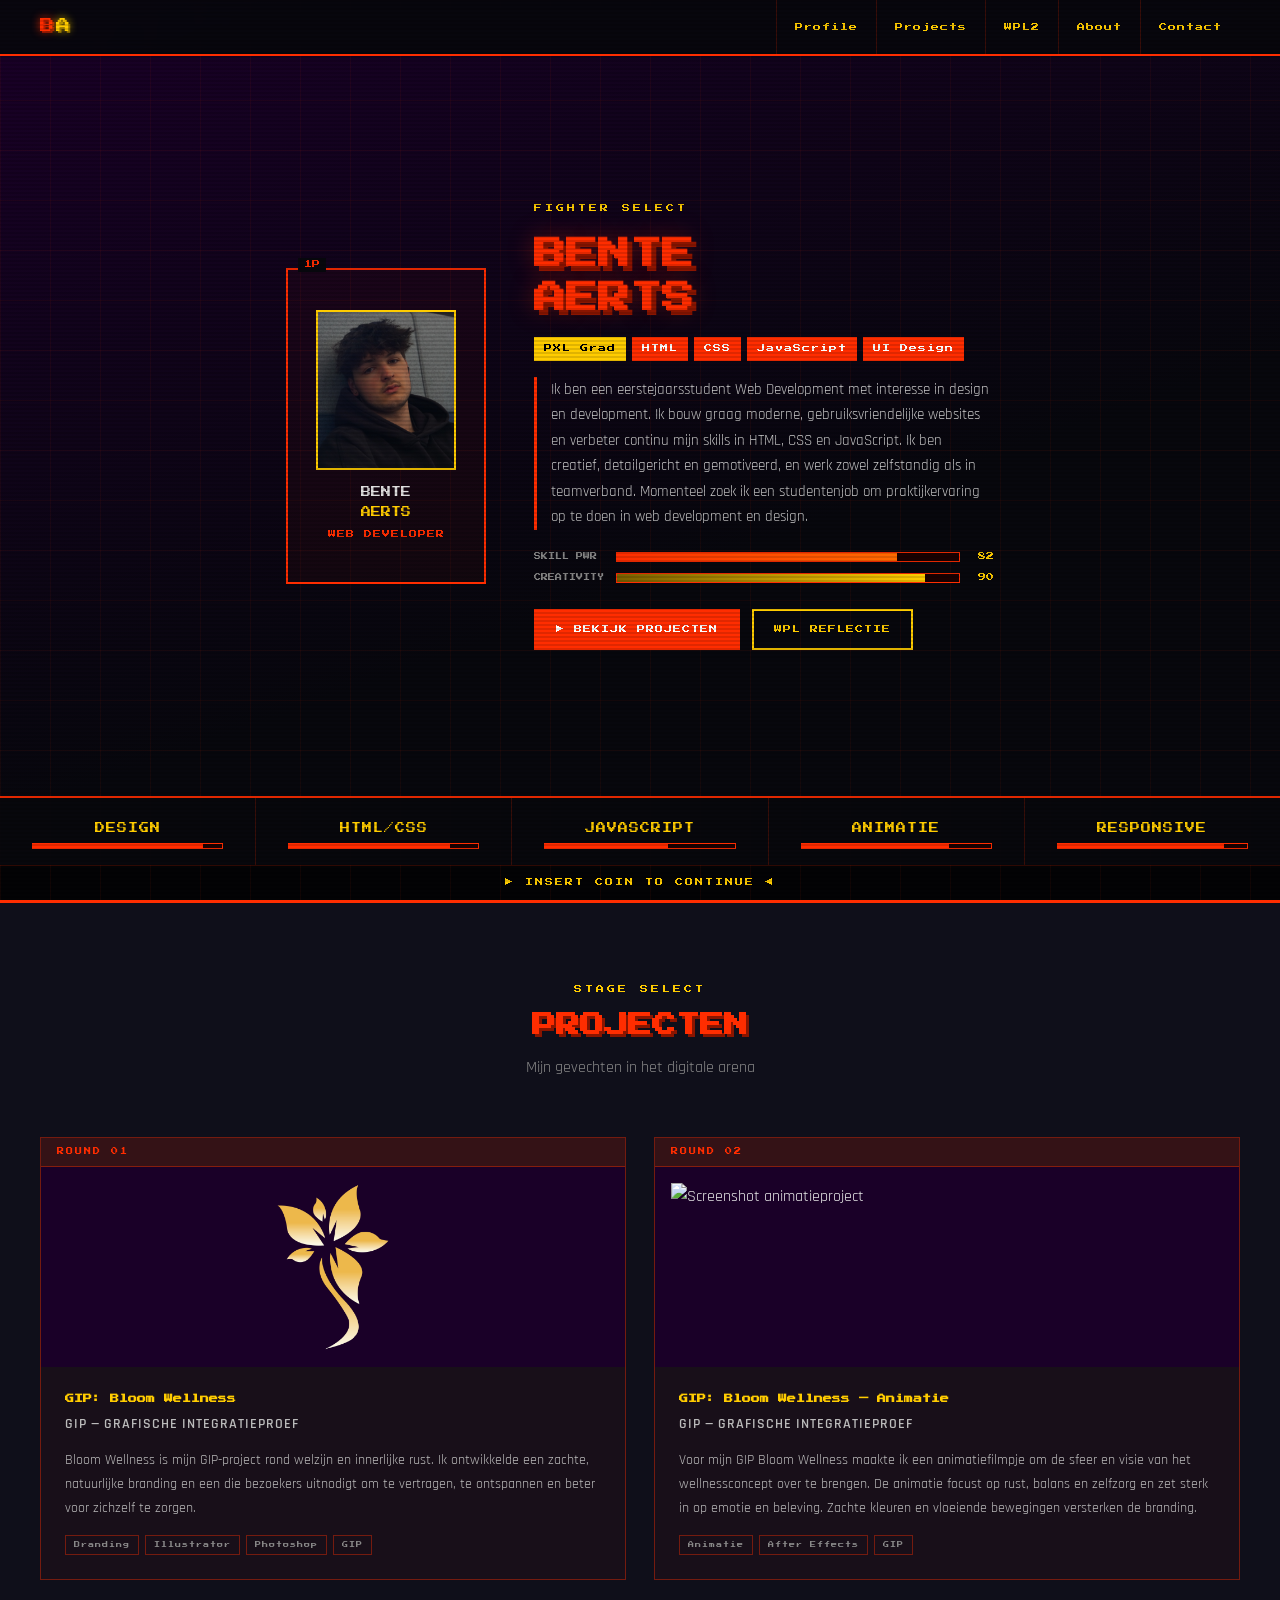
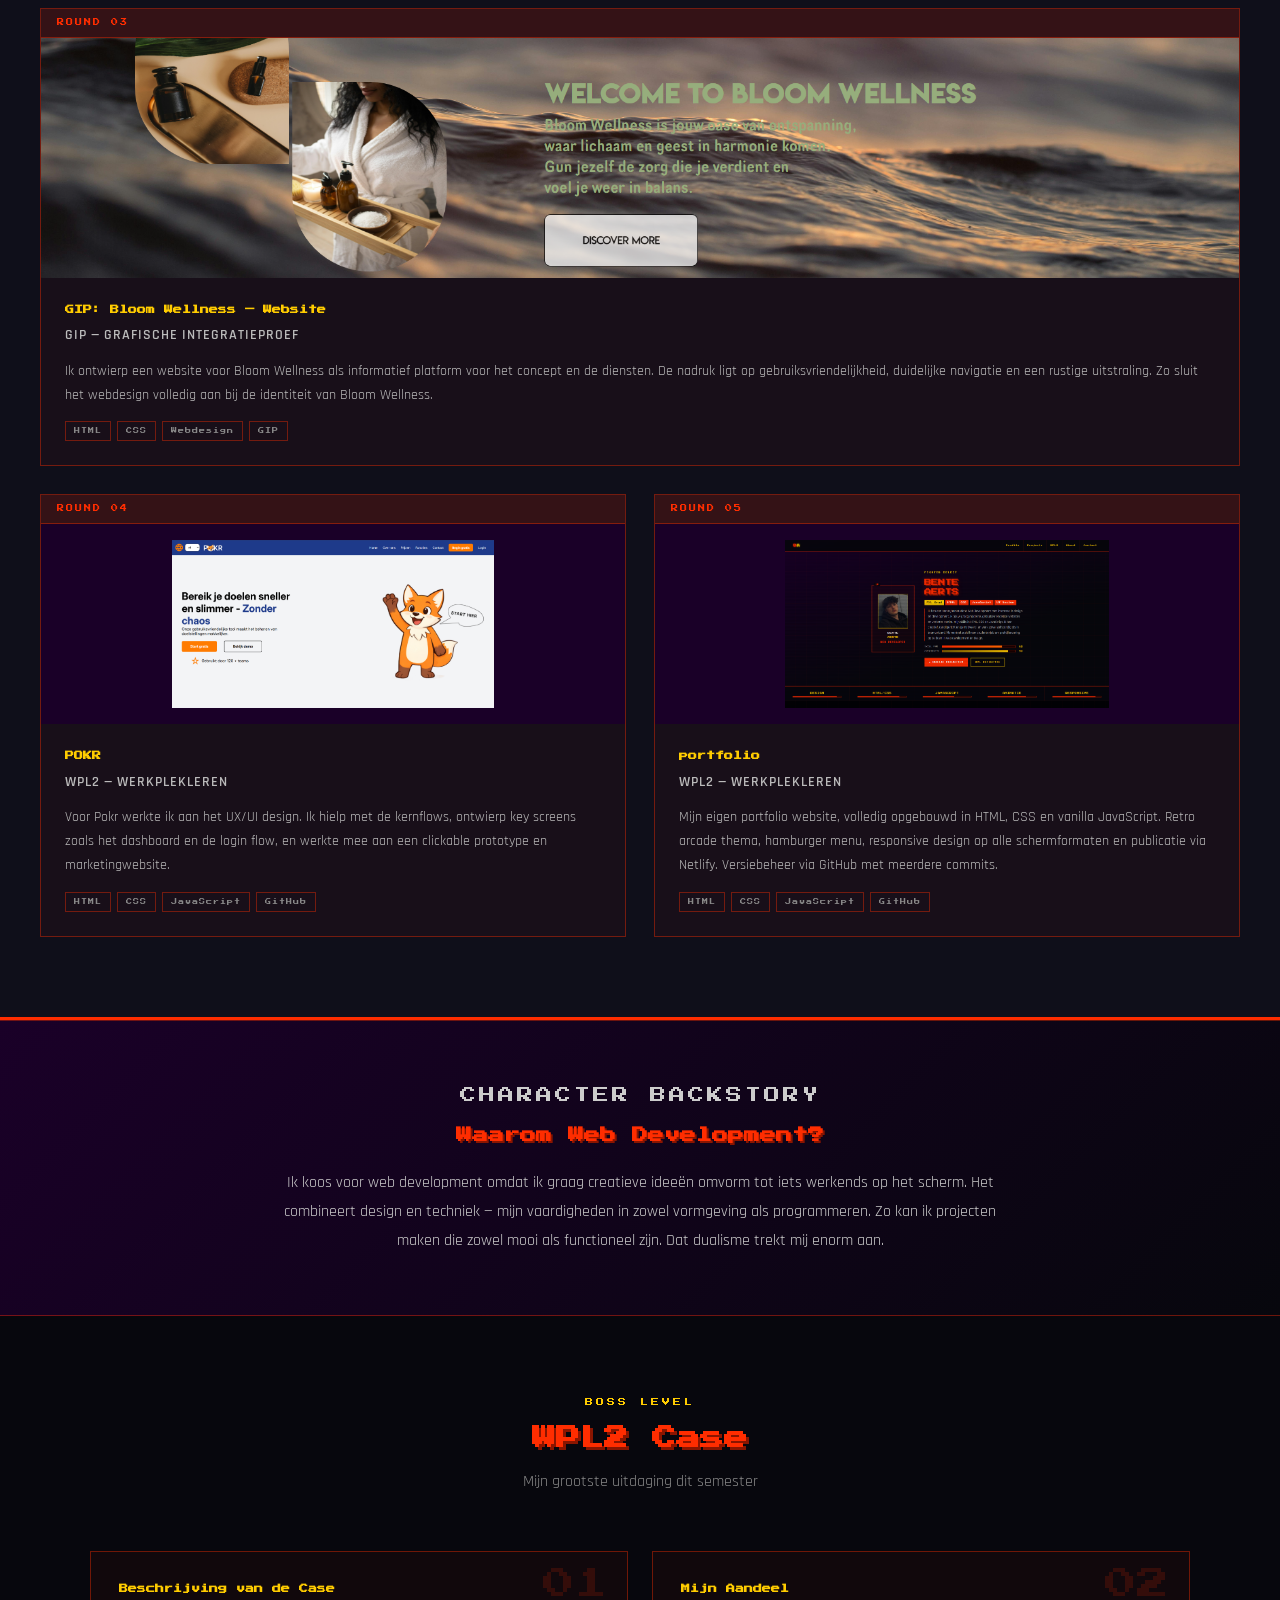
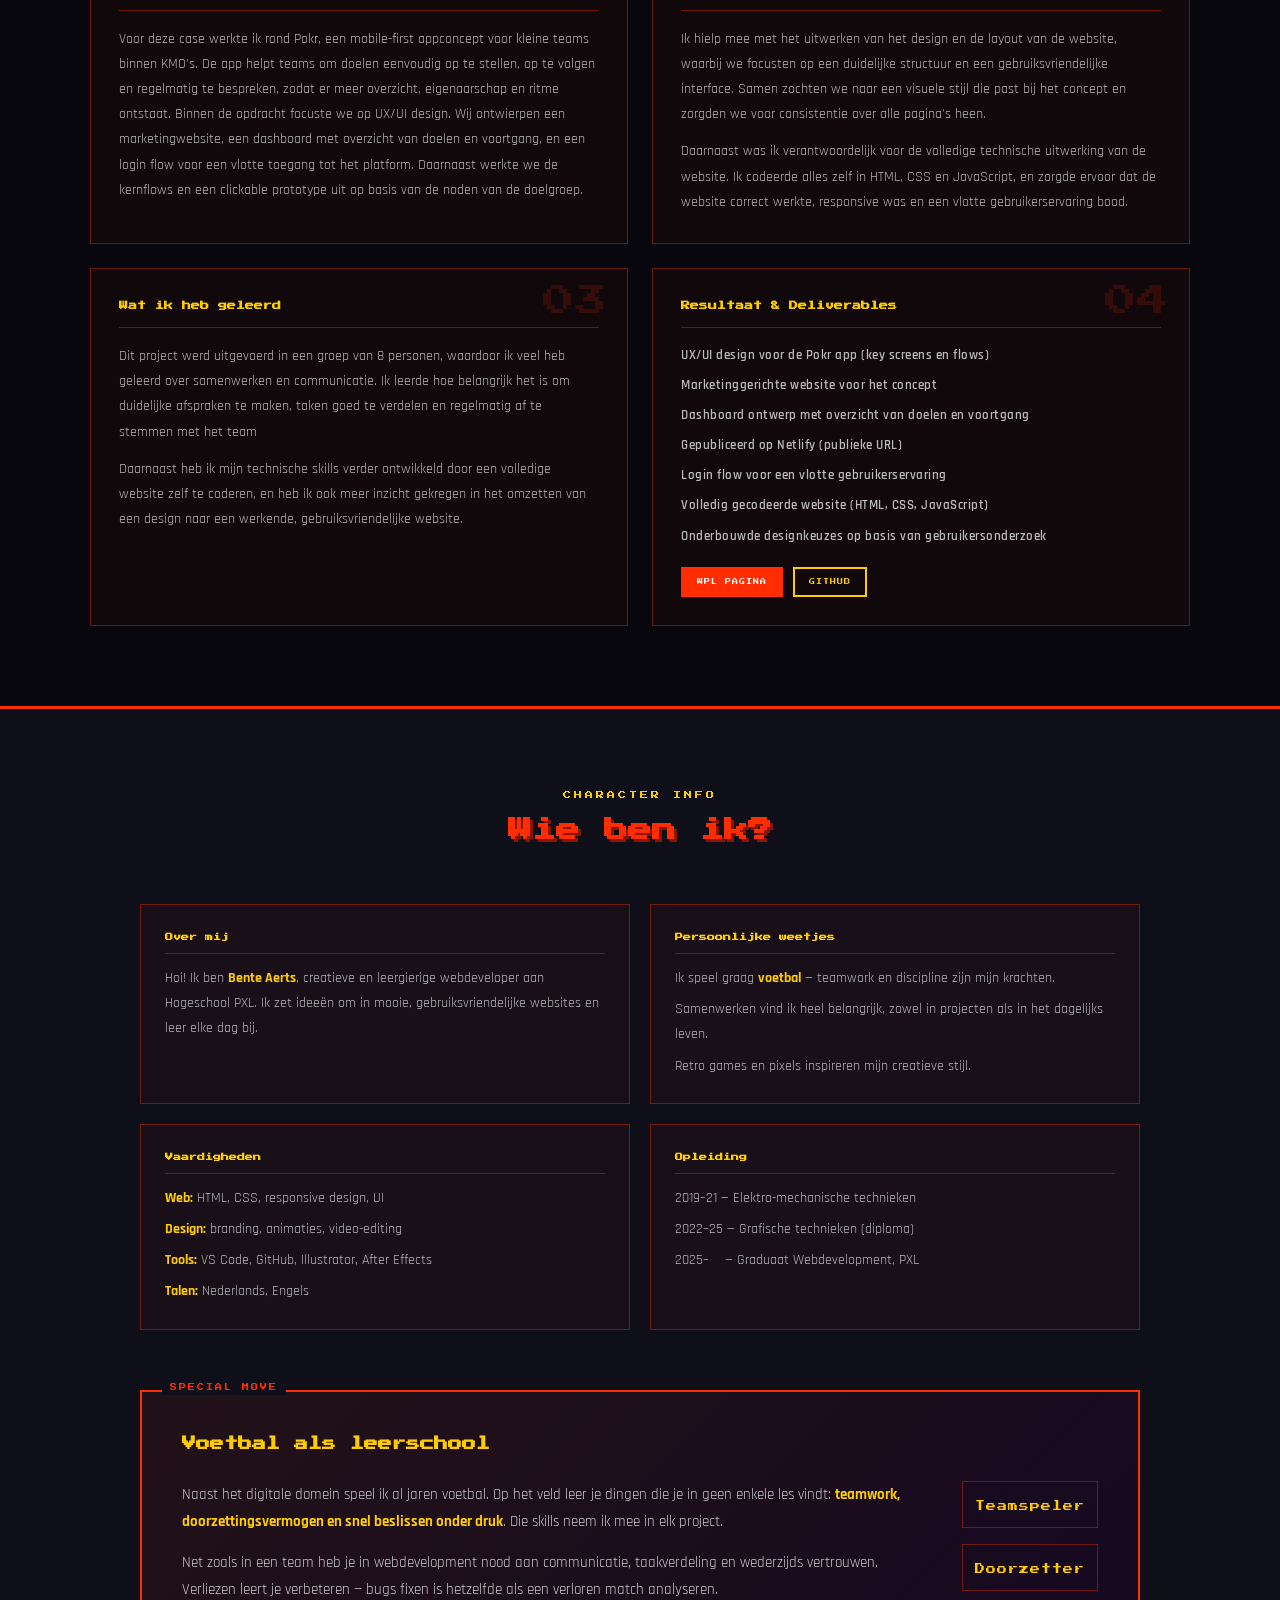
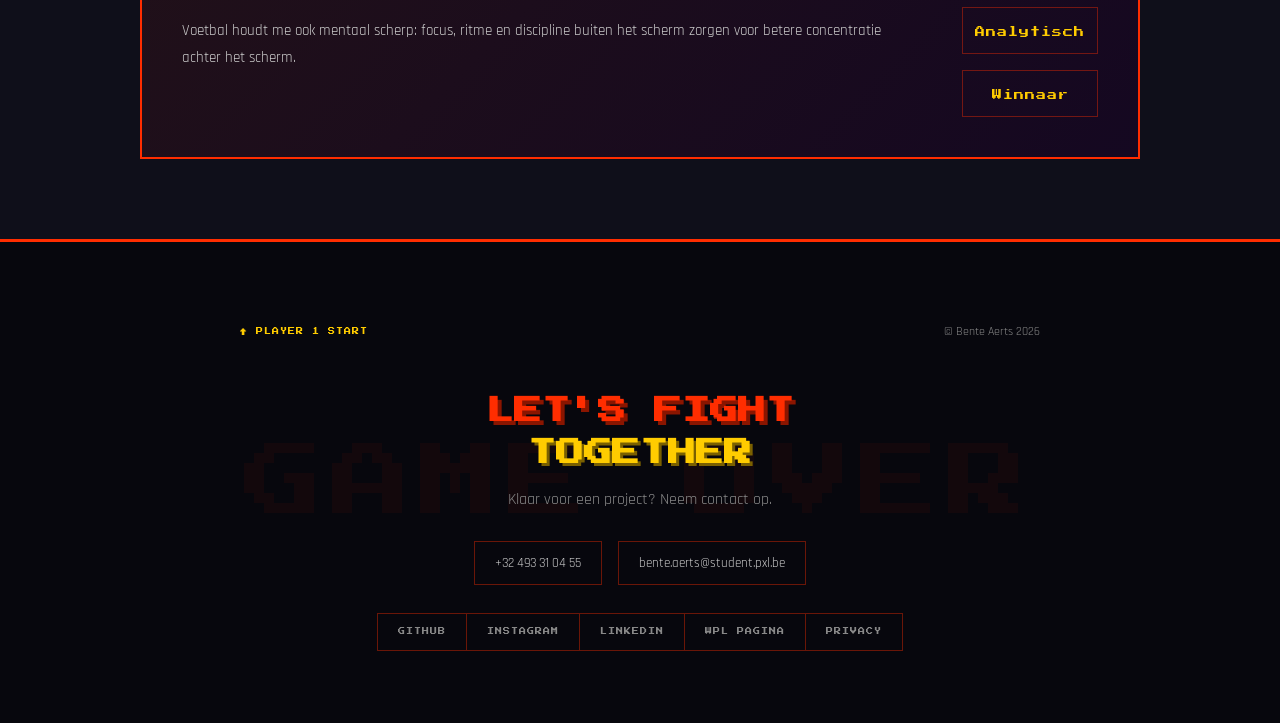
==== commit 24c568ad: "wpl2 case + projects fix" ====
--- a/index.html
+++ b/index.html
@@ -184,10 +184,28 @@
         <article class="project-card" data-round="04">
             <div class="project-round">ROUND 04</div>
             <div class="project-img lancer">
-                <img src="assets/" alt="Lanceringsproject screenshot">
+                <img src="assets/dashboard.png" alt="dashboard">
             </div>
             <div class="project-info">
                 <h3>POKR</h3>
+                <p class="project-meta">WPL2 — Werkplekleren</p>
+                <p>
+                    Voor Pokr werkte ik aan het UX/UI design. Ik hielp met de kernflows, ontwierp key screens zoals het 
+                    dashboard en de login flow, en werkte mee aan een clickable prototype en marketingwebsite.
+                </p>
+                <div class="project-tags">
+                    <span>HTML</span><span>CSS</span><span>JavaScript</span><span>GitHub</span>
+                </div>
+            </div>
+        </article>
+
+        <article class="project-card" data-round="05">
+            <div class="project-round">ROUND 05</div>
+            <div class="project-img lancer">
+                <img src="assets/portfolio.png" alt="portfolio">
+            </div>
+            <div class="project-info">
+                <h3>portfolio</h3>
                 <p class="project-meta">WPL2 — Werkplekleren</p>
                 <p>
                     Mijn eigen portfolio website, volledig opgebouwd in HTML, CSS en vanilla JavaScript.
@@ -228,15 +246,12 @@
             <div class="wpl2-card-num">01</div>
             <h3>Beschrijving van de Case</h3>
             <p>
-                Tijdens WPL2 werkte ik aan de verdere uitbouw van mijn persoonlijk portfolio als professioneel 
-                online visitekaartje. De opdracht bestond uit het volledig herbouwen en uitbreiden van mijn bestaande 
-                WPL1-portfolio naar een portfolio dat klaar is voor mijn zoektocht naar een stageplaats in WPL3 &amp; WPL4.
-            </p>
-            <p>
-                Het portfolio moest voldoen aan technische vereisten (HTML, CSS, JS), responsive zijn voor alle schermformaten, 
-                gepubliceerd worden via een publieke URL, en nieuwe secties bevatten: een WPL2 case-beschrijving, 
-                reflectie, en vrije sectie. Ik koos bewust voor een retro arcade/Tekken-thema om mij te onderscheiden 
-                van generieke portfoliosites.
+                Voor deze case werkte ik rond Pokr, een mobile-first appconcept voor kleine teams binnen KMO's. 
+                De app helpt teams om doelen eenvoudig op te stellen, op te volgen en regelmatig te bespreken, 
+                zodat er meer overzicht, eigenaarschap en ritme ontstaat.
+                Binnen de opdracht focuste we op UX/UI design. Wij ontwierpen een marketingwebsite, een dashboard met 
+                overzicht van doelen en voortgang, en een login flow voor een vlotte toegang tot het platform. 
+                Daarnaast werkte we de kernflows en een clickable prototype uit op basis van de noden van de doelgroep.
             </p>
         </div>
 
@@ -244,14 +259,14 @@
             <div class="wpl2-card-num">02</div>
             <h3>Mijn Aandeel</h3>
             <p>
-                Ik nam volledig de leiding over het ontwerp en de technische uitwerking. Ik begon met een moodboard 
-                en wireframes voor het nieuwe Tekken-thema, en werkte daarna stap voor stap de HTML-structuur, CSS-stijlen 
-                en JavaScript-interacties uit.
-            </p>
-            <p>
-                Concreet: ik ontwikkelde het pixel-font systeem, de health bars, de retro scanlines-overlay, 
-                het responsive hamburger menu, de projectkaarten met "ROUND"-stempel, en alle animaties.
-                Alle code is eigenhandig geschreven in Visual Studio Code en gepusht via GitHub met regelmatige commits.
+                Ik hielp mee met het uitwerken van het design en de layout van de website, waarbij we focusten op een 
+                duidelijke structuur en een gebruiksvriendelijke interface. Samen zochten we naar een visuele stijl die 
+                past bij het concept en zorgden we voor consistentie over alle pagina's heen.
+            </p>
+            <p>
+                Daarnaast was ik verantwoordelijk voor de volledige technische uitwerking van de website. 
+                Ik codeerde alles zelf in HTML, CSS en JavaScript, en zorgde ervoor dat de website correct werkte, 
+                responsive was en een vlotte gebruikerservaring bood.
             </p>
         </div>
 
@@ -259,14 +274,14 @@
             <div class="wpl2-card-num">03</div>
             <h3>Wat ik heb geleerd</h3>
             <p>
-                Dit project leerde mij om een sterk concept van begin tot einde door te trekken. 
-                Ik leerde hoe ik CSS-animaties en pseudo-elementen kan inzetten voor visuele effecten 
-                zonder zware bibliotheken. Responsive design werd concreter: grid-layouts, media queries 
-                en mobile-first denken.
-            </p>
-            <p>
-                Ik leerde ook dat documentatie (README, bronvermelding, privacy) even belangrijk is als de code zelf.
-                En dat creatieve keuzes moeten onderbouwd worden — niet alleen mooi, maar ook functioneel en toegankelijk.
+                Dit project werd uitgevoerd in een groep van 8 personen, waardoor ik veel heb geleerd over samenwerken 
+                en communicatie. Ik leerde hoe belangrijk het is om duidelijke afspraken te maken, taken goed te verdelen 
+                en regelmatig af te stemmen met het team
+            </p>
+            <p>
+                Daarnaast heb ik mijn technische skills verder ontwikkeld door een volledige website zelf te coderen, 
+                en heb ik ook meer inzicht gekregen in het omzetten van een design naar een werkende, 
+                gebruiksvriendelijke website.
             </p>
         </div>
 
@@ -274,15 +289,13 @@
             <div class="wpl2-card-num">04</div>
             <h3>Resultaat &amp; Deliverables</h3>
             <ul class="deliverable-list">
-                <li>Volledig herbouwde portfolio website</li>
-                <li>Retro Tekken arcade thema</li>
-                <li>Responsive op alle schermformaten</li>
+                <li>UX/UI design voor de Pokr app (key screens en flows)</li>
+                <li>Marketinggerichte website voor het concept</li>
+                <li>Dashboard ontwerp met overzicht van doelen en voortgang</li>
                 <li>Gepubliceerd op Netlify (publieke URL)</li>
-                <li>GitHub repo met min. 5 commits</li>
-                <li>WPL2 case-sectie</li>
-                <li>Eindreflectie PDF</li>
-                <li>Privacyrichtlijnen pagina</li>
-                <li>WPL1 reflectie aparte pagina</li>
+                <li>Login flow voor een vlotte gebruikerservaring</li>
+                <li>Volledig gecodeerde website (HTML, CSS, JavaScript)</li>
+                <li>Onderbouwde designkeuzes op basis van gebruikersonderzoek</li>
             </ul>
             <div class="deliverable-links">
                 <a href="./portfolio/index.html" class="btn-arcade small">WPL PAGINA</a>
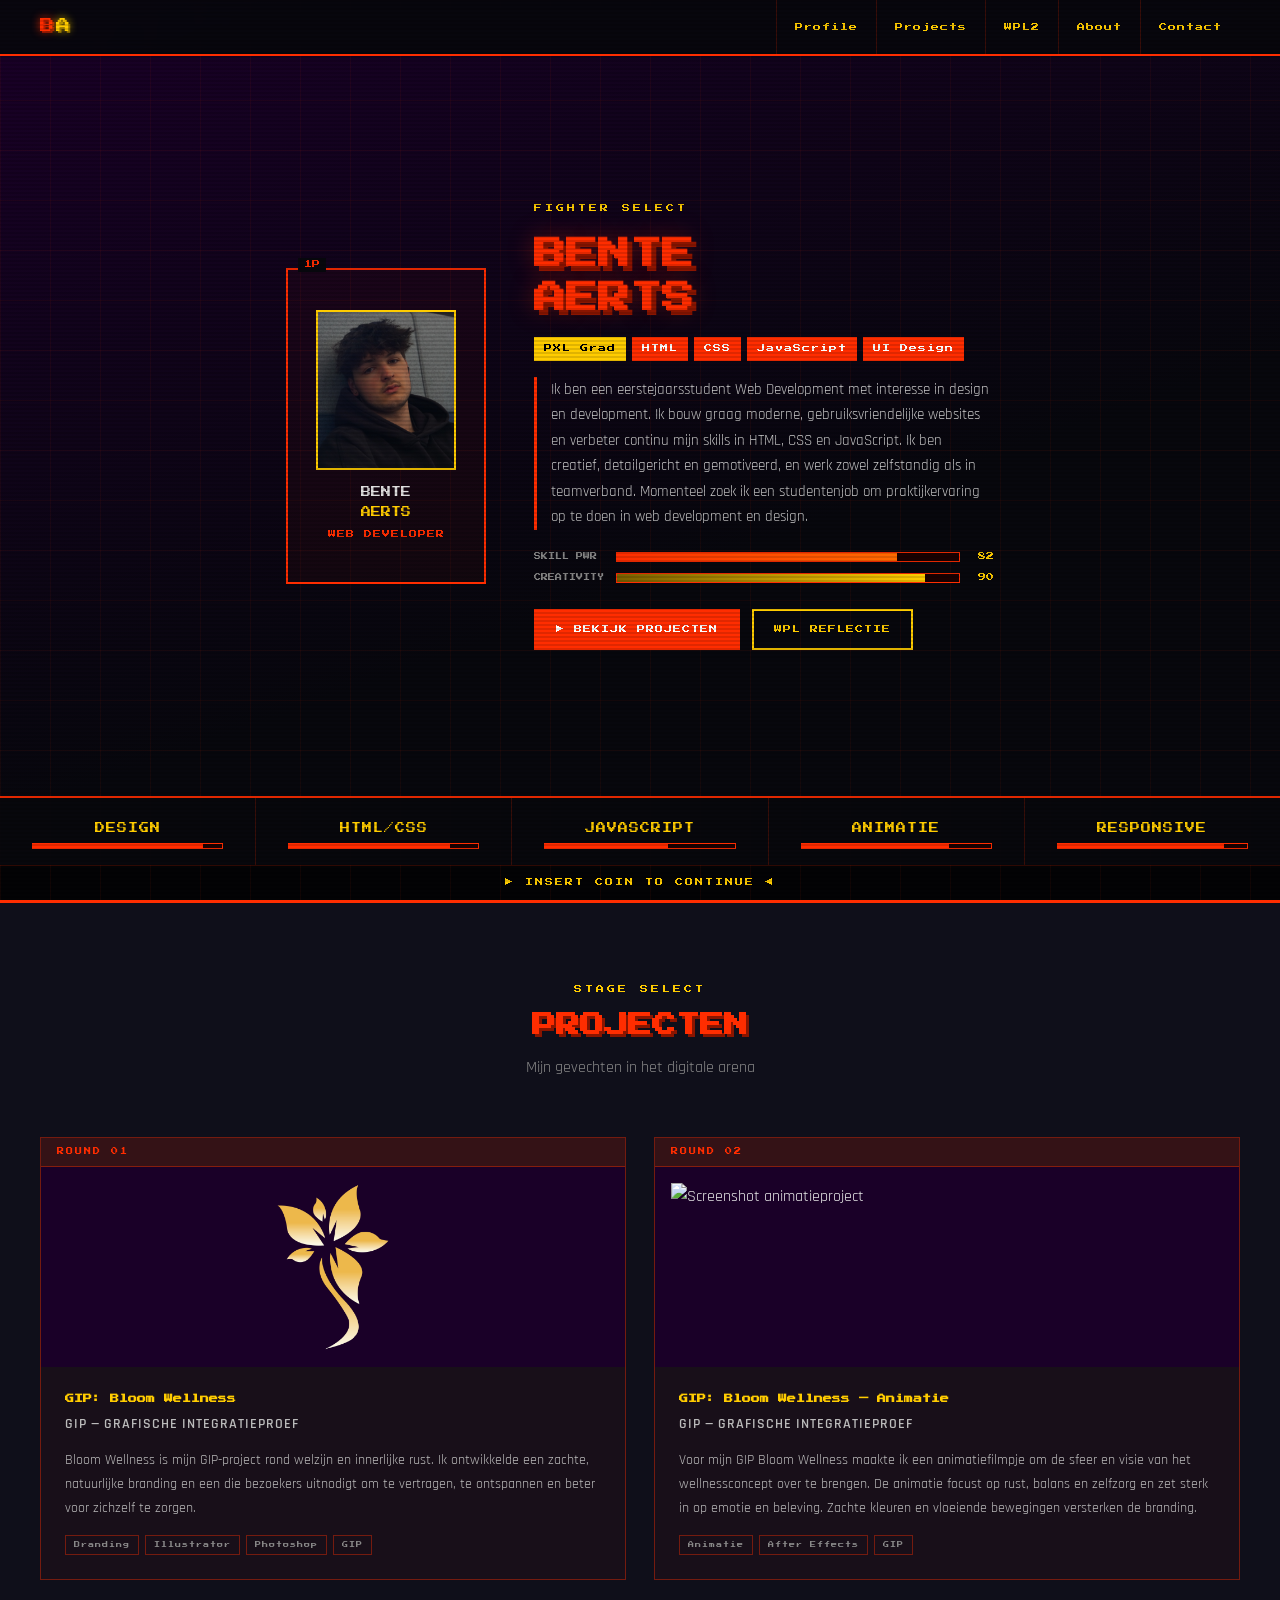
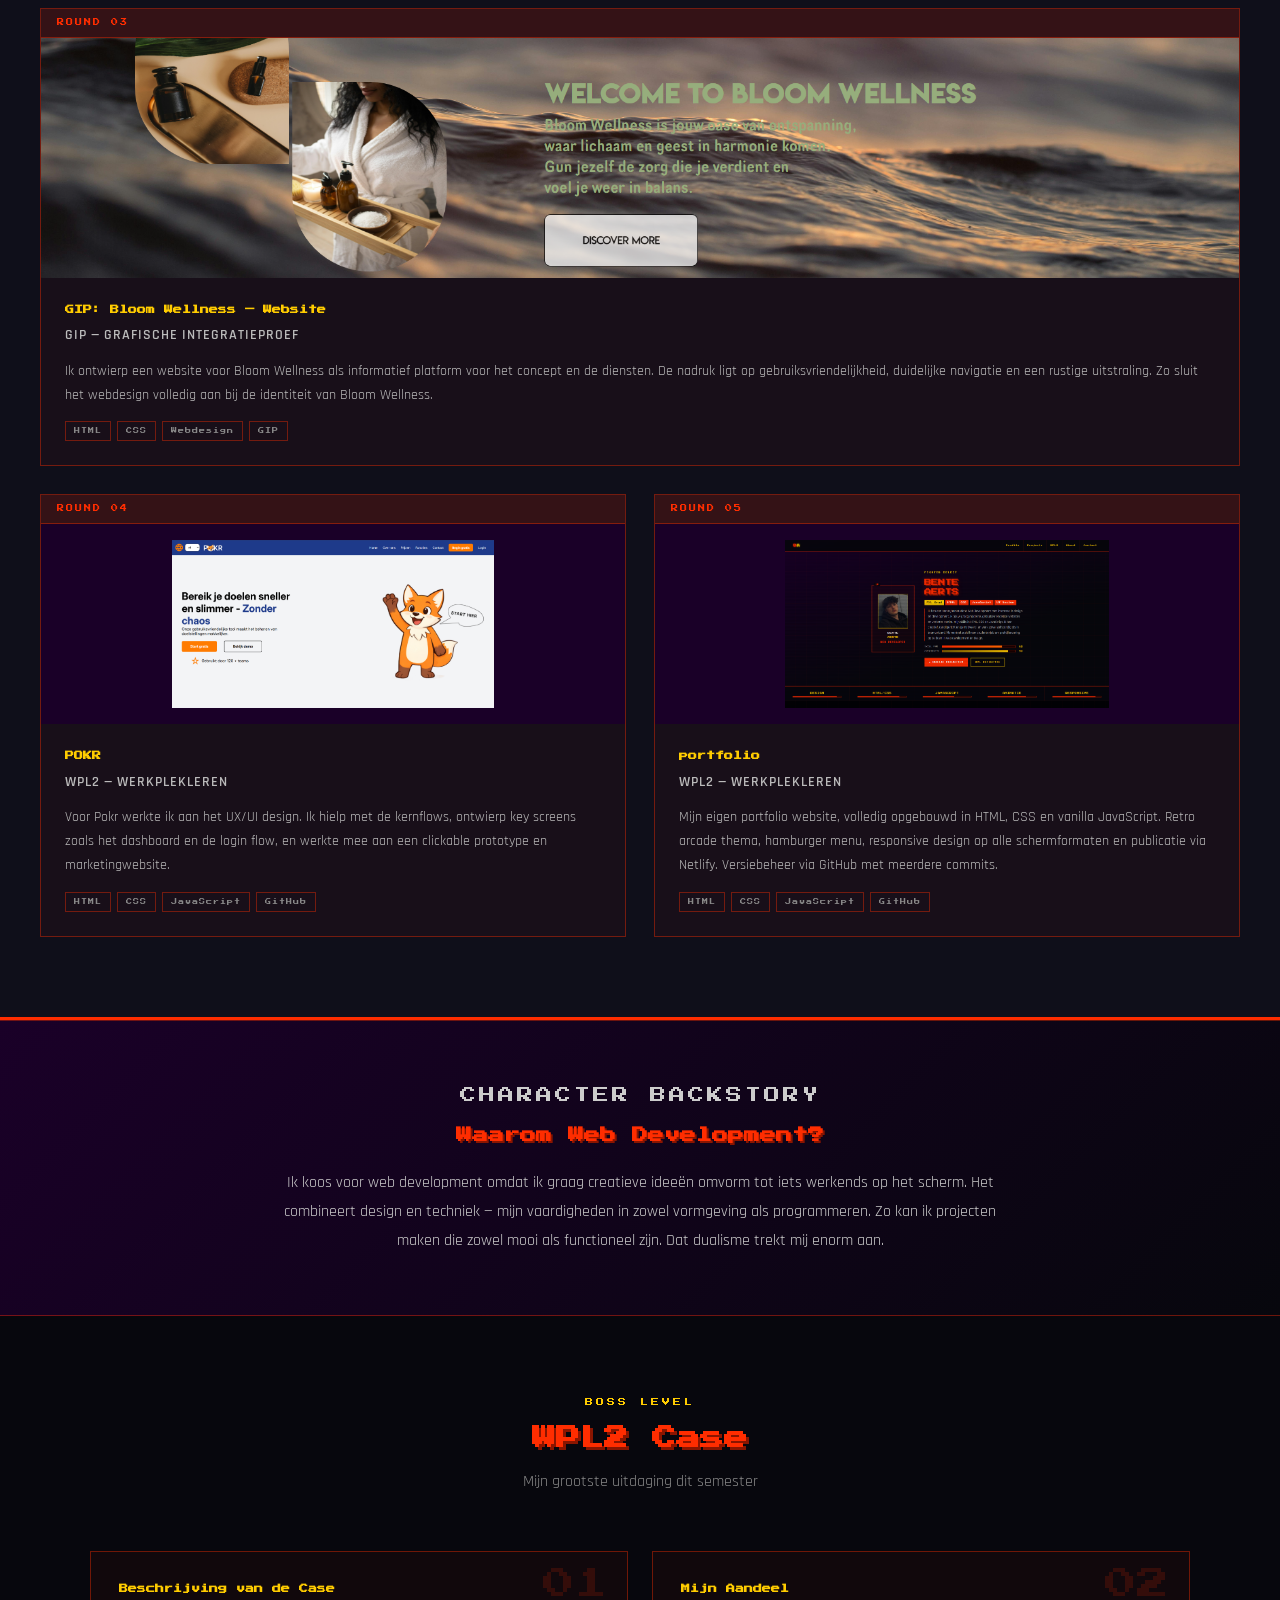
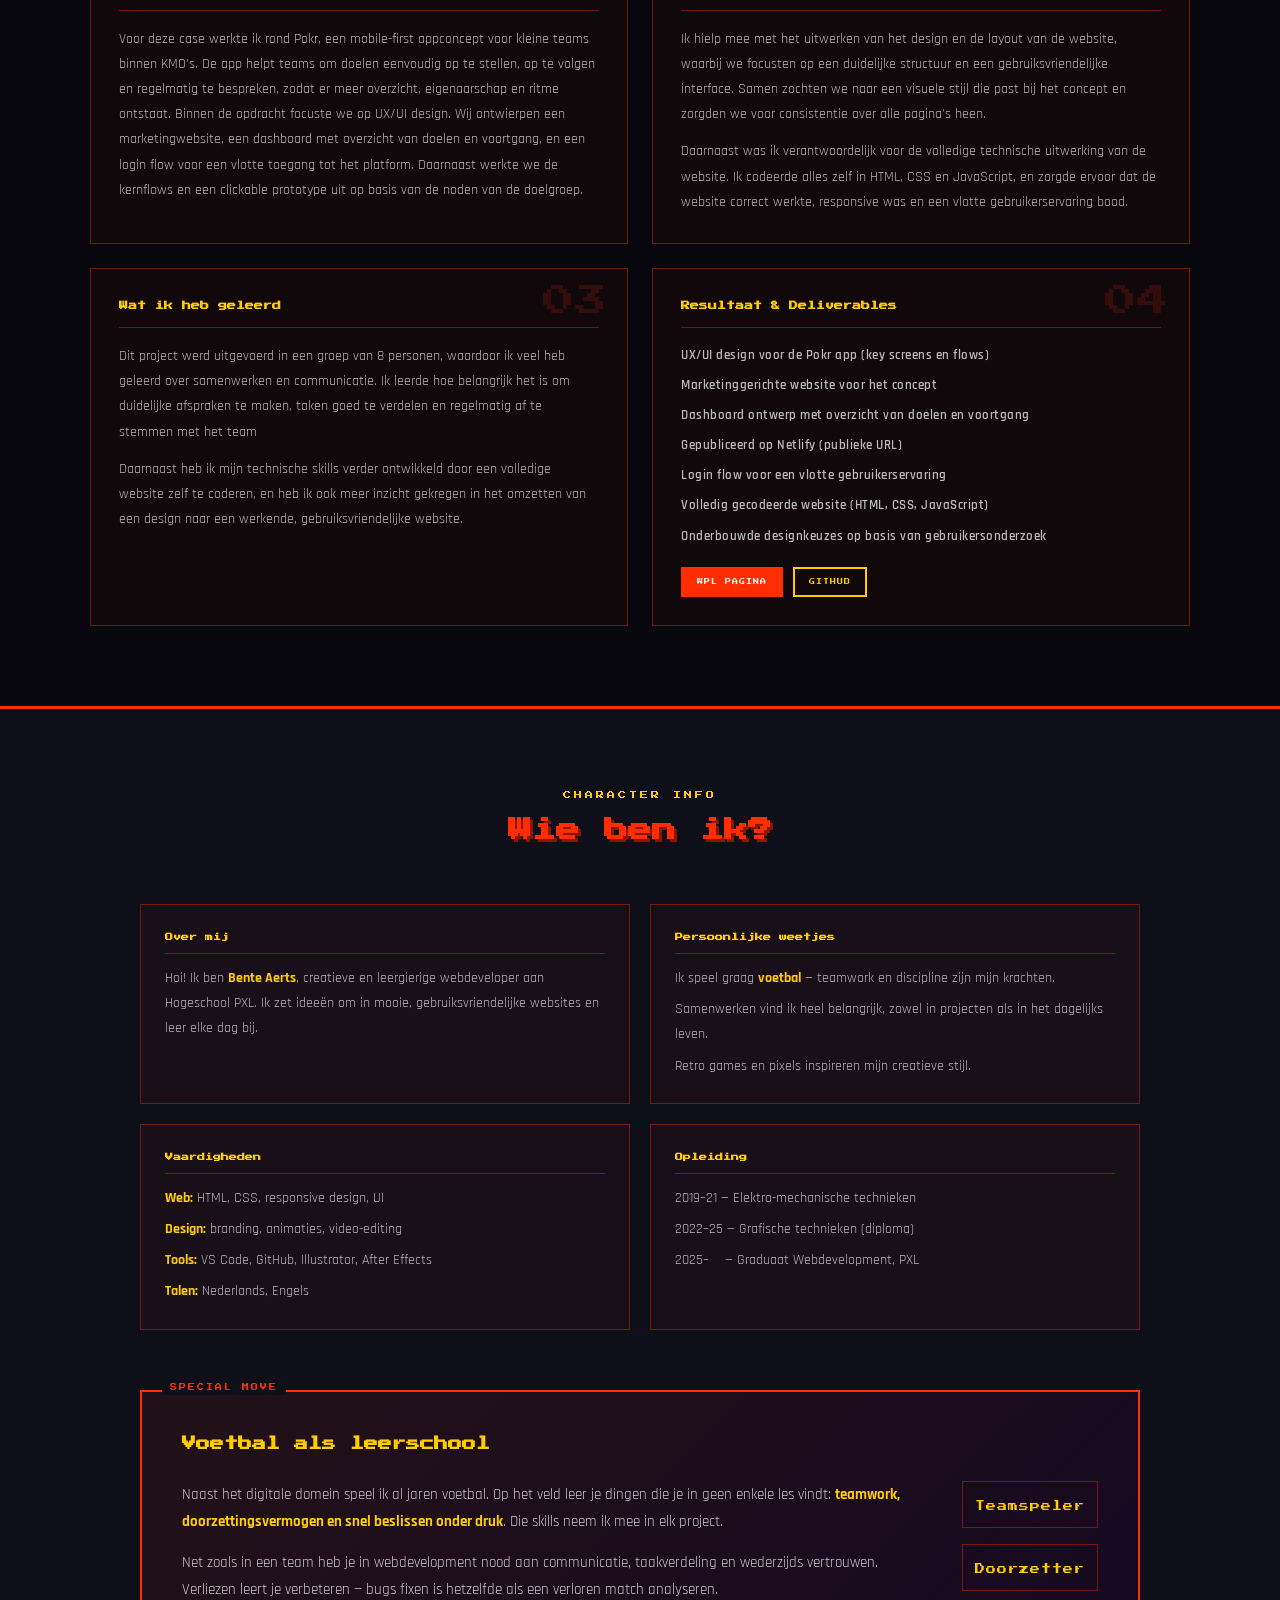
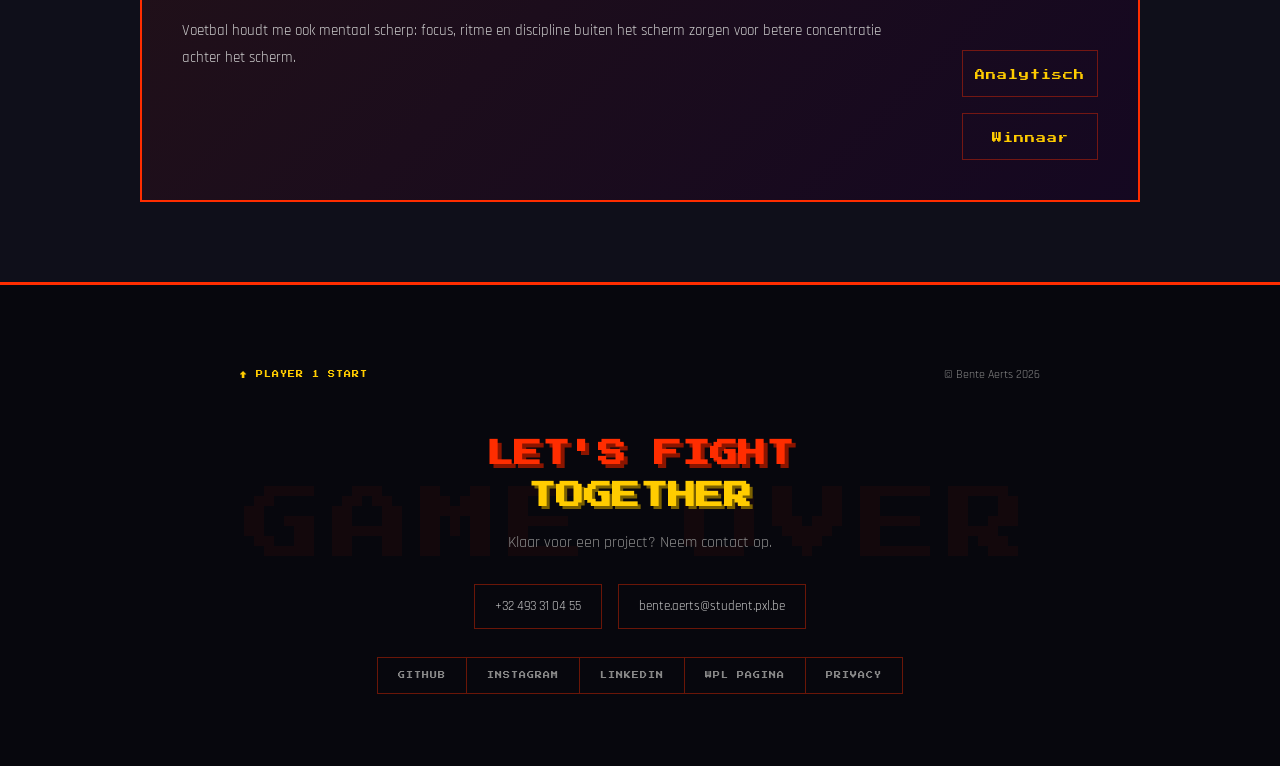
==== commit 2e7dd9bd: "last fixes" ====
--- a/index.html
+++ b/index.html
@@ -378,6 +378,7 @@
                     <span class="free-stat-num"></span>
                     <span>Doorzetter</span>
                 </div>
+                <br>
                 <div class="free-stat">
                     <span class="free-stat-num"></span>
                     <span>Analytisch</span>
--- a/index.css
+++ b/index.css
@@ -993,6 +993,7 @@
     .free-stats {
         flex-direction: row;
         justify-content: center;
+        
     }
 
     .stats-bar {
@@ -1038,4 +1039,5 @@
     }
 
     .social-links a { border-right: none; border-bottom: 1px solid var(--border); }
-}+}
+
